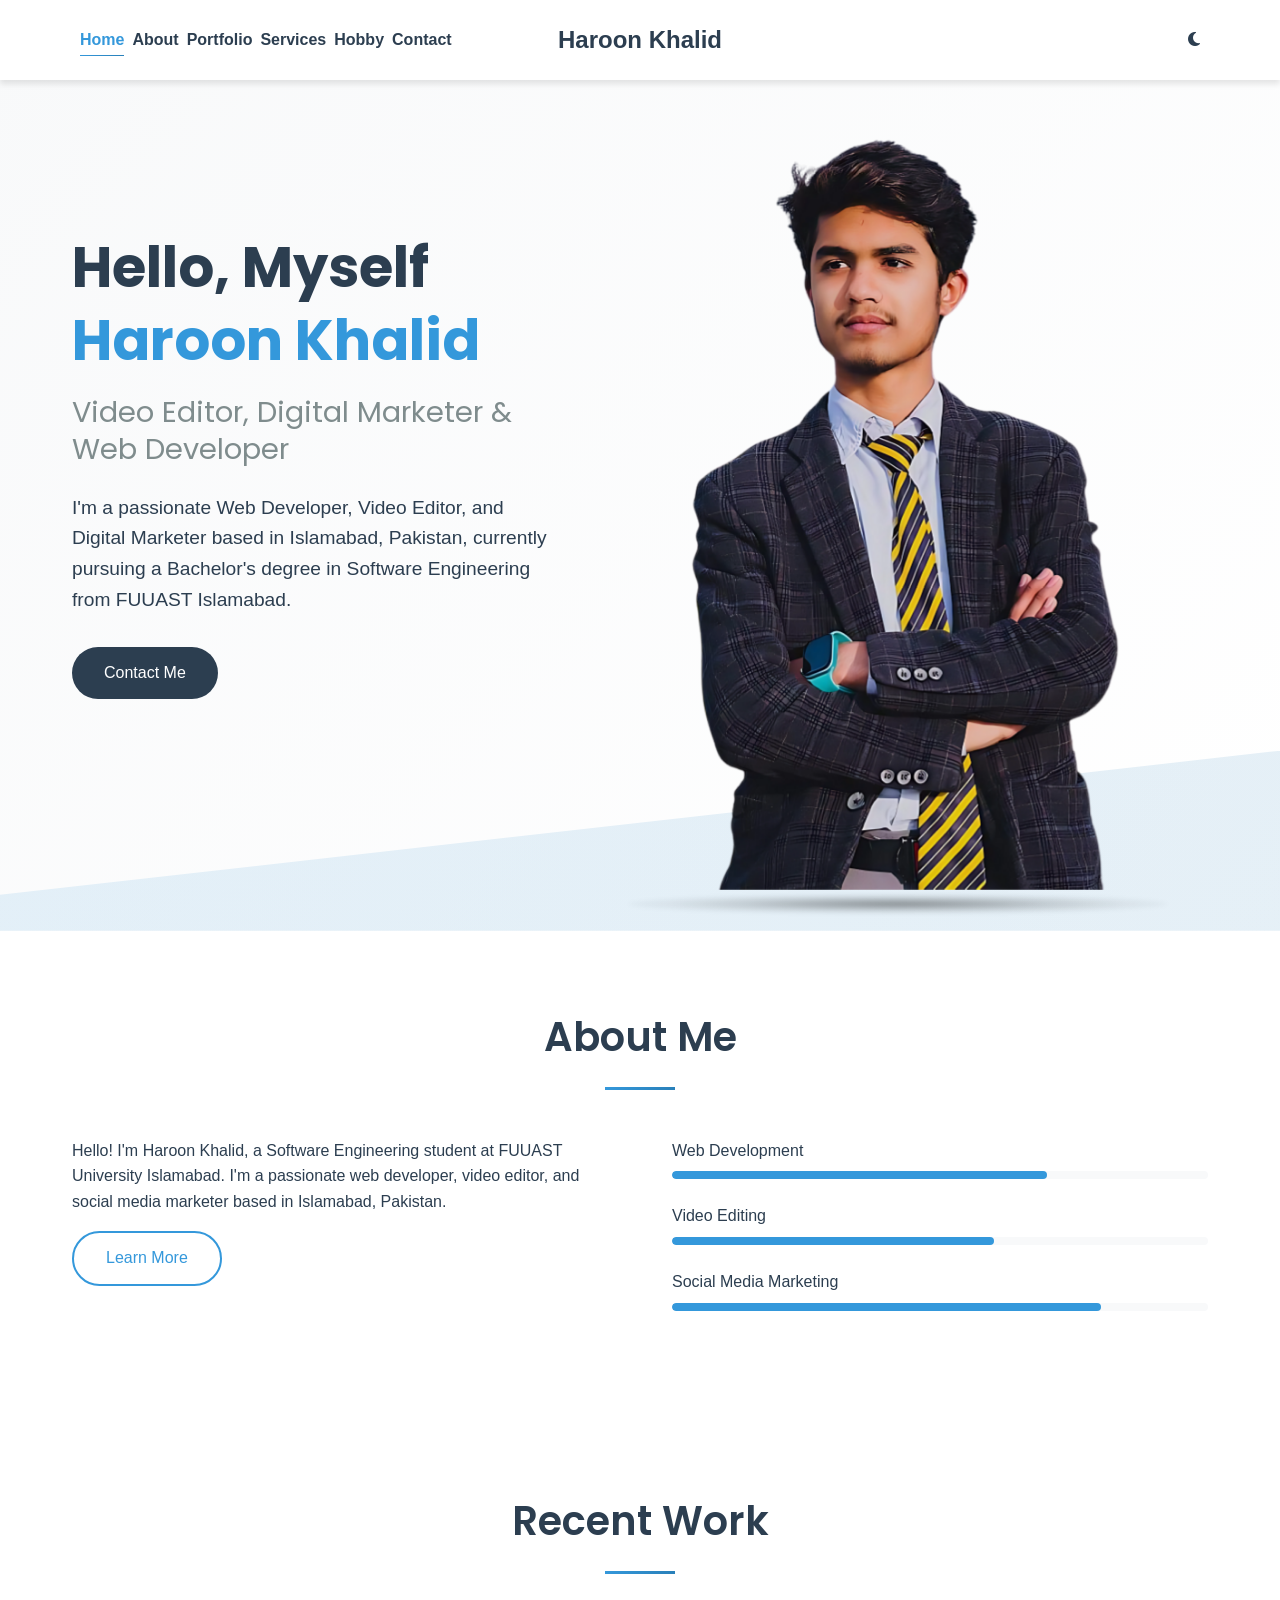
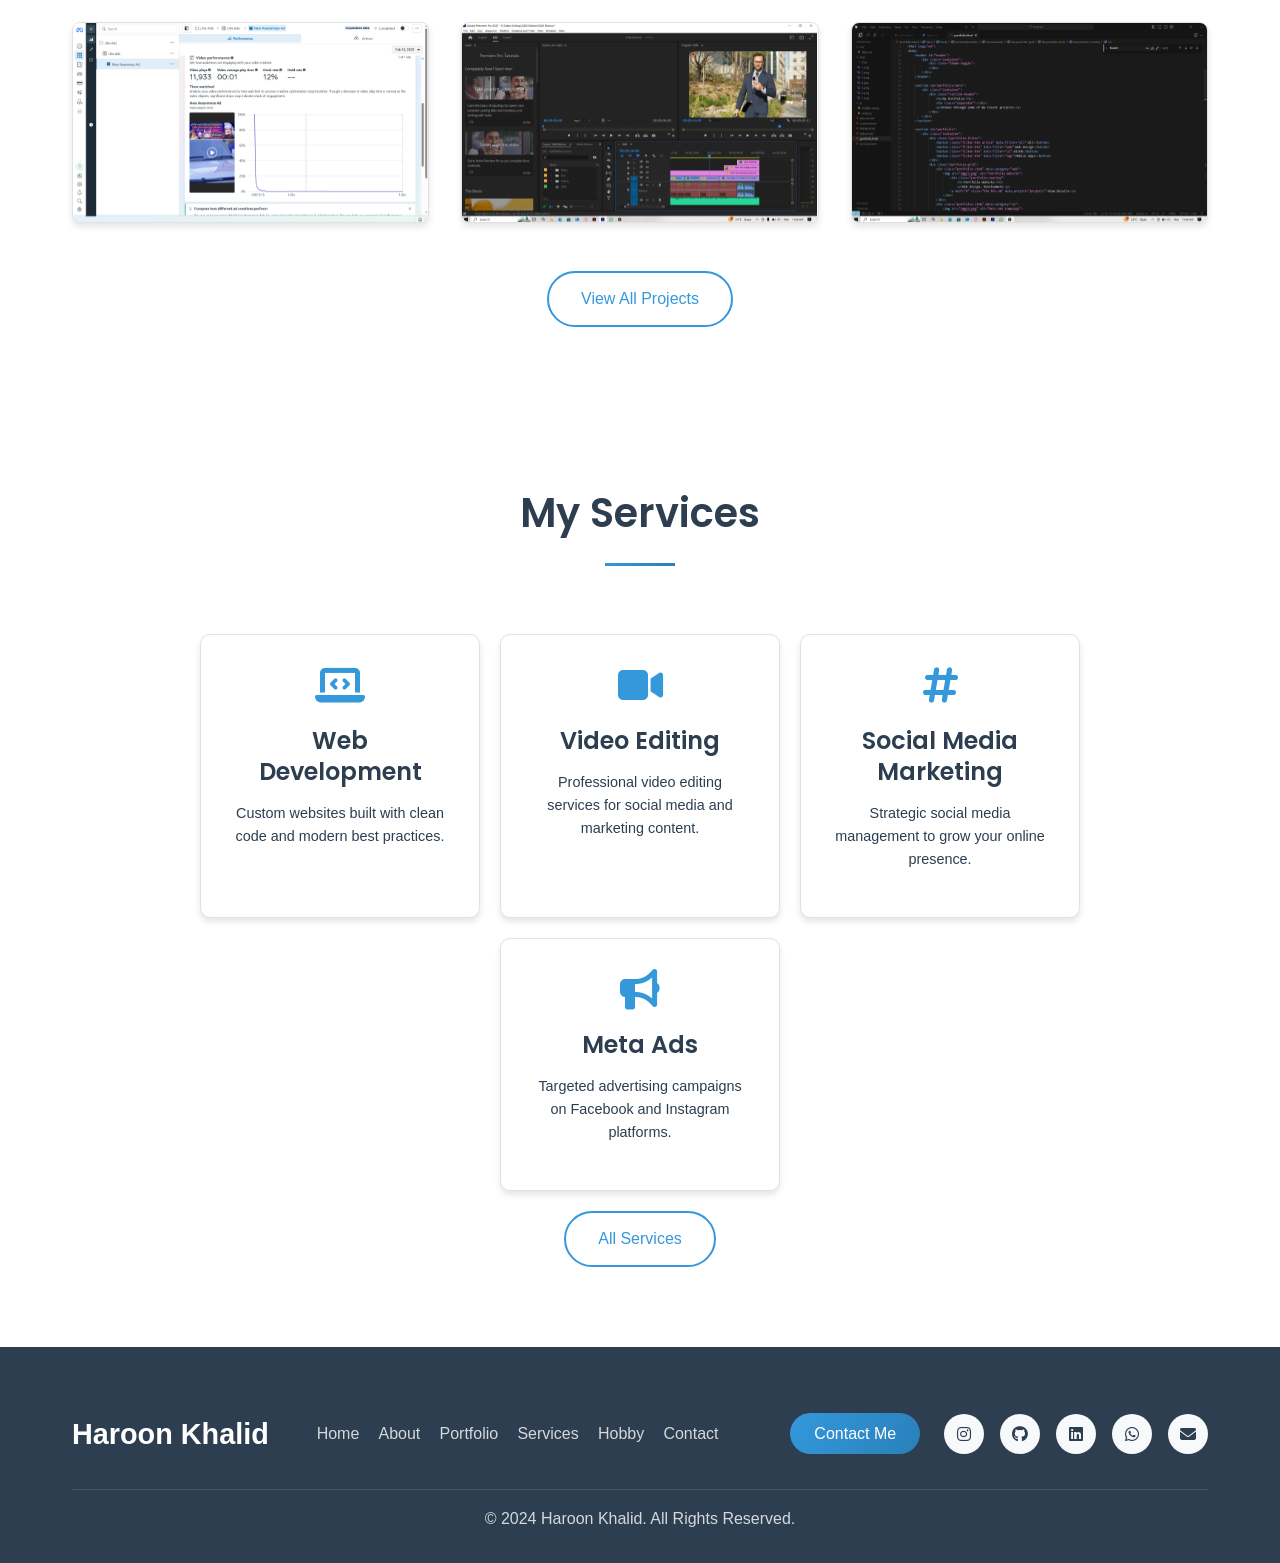
==== index.html @ 9232b7ee "first commit" ====
<!DOCTYPE html>
<html lang="en">
<head>
    <meta charset="UTF-8">
    <meta name="viewport" content="width=device-width, initial-scale=1.0">
    <meta name="description" content="Haroon Khalid - Professional Web Developer, Video Editor & Digital Marketer based in Islamabad, Pakistan. Creating beautiful and functional websites.">
    <meta name="keywords" content="web developer, video editor, digital marketer, Islamabad, Pakistan, frontend development, responsive design">
    <meta name="author" content="Haroon Khalid">
    <meta name="theme-color" content="#3498db">
    
    <!-- Open Graph / Social Media Meta Tags -->
    <meta property="og:title" content="Haroon Khalid | Web Developer">
    <meta property="og:description" content="Professional Web Developer, Video Editor & Digital Marketer based in Islamabad">
    <meta property="og:image" content="img/3.png">
    <meta property="og:url" content="https://92haroonkhalid.com">
    
    <title>Haroon Khalid | Web Developer</title>
    
    <!-- Preload Critical Resources -->
    <link rel="preload" href="css/style.css" as="style">
    <link rel="preload" href="https://fonts.googleapis.com/css2?family=Poppins:wght@300;400;500;600;700&display=swap" as="style">
    <link rel="preload" href="img/3.png" as="image">
    
    <!-- Favicon -->
    <link rel="icon" type="image/x-icon" href="img/2.png">
    
    <!-- Stylesheets -->
    <link rel="stylesheet" href="css/style.css">
    <link rel="stylesheet" href="https://cdnjs.cloudflare.com/ajax/libs/font-awesome/6.4.0/css/all.min.css" defer>
    <link href="https://fonts.googleapis.com/css2?family=Poppins:wght@300;400;500;600;700&display=swap" rel="stylesheet">
</head>
<body>
    <header id="header">
        <div class="container">
            <nav aria-label="Main navigation">
                <label class="hamburger" aria-label="Toggle menu">
                    <input type="checkbox" aria-expanded="false">
                    <svg viewBox="0 0 32 32">
                        <path class="line line-top-bottom" d="M27 10 13 10C10.8 10 9 8.2 9 6 9 3.5 10.8 2 13 2 15.2 2 17 3.8 17 6L17 26C17 28.2 18.8 30 21 30 23.2 30 25 28.2 25 26 25 23.8 23.2 22 21 22L7 22"></path>
                        <path class="line" d="M7 16 27 16"></path>
                    </svg>
                </label>
                <ul class="nav-menu">
                    <li class="active"><a href="index.html" aria-current="page">Home</a></li>
                    <li><a href="about.html">About</a></li>
                    <li><a href="portfolio.html">Portfolio</a></li>
                    <li><a href="services.html">Services</a></li>
                    <li><a href="hobby.html">Hobby</a></li>
                    <li><a href="contact.html">Contact</a></li>
                </ul>
            </nav>
            <div class="logo">
                <a href="index.html" aria-label="Home">Haroon Khalid</a>
            </div>
            <div class="theme-toggle">
                <i class="fas fa-moon"></i>
            </div>
        </div>
    </header>

    <main>
        <section id="hero">
            <div class="container">
                <div class="hero-grid">
                    <div class="hero-text">
                        <h1>Hello, Myself <span class="highlight">Haroon Khalid</span></h1>
                        <h2>Video Editor, Digital Marketer & Web Developer</h2>
                        <p>I'm a passionate Web Developer, Video Editor, and Digital Marketer based in Islamabad, Pakistan, currently pursuing a Bachelor's degree in Software Engineering from FUUAST Islamabad.</p>
                        <div class="cta-buttons">
                            <a href="contact.html" class="btn btn-secondary">Contact Me</a>
                        </div>
                    </div>
                    <div class="hero-image">
                        <div class="popup-image">
                            <img src="img/3.png" alt="Haroon Khalid - Professional Web Developer" class="popup-transition lazy-load" width="600" height="auto" loading="eager">
                        </div>
                    </div>
                </div>
            </div>
        </section>

        <section id="about-preview">
            <div class="container">
                <div class="section-header">
                    <h2>About Me</h2>
                    <div class="separator"></div>
                </div>
                <div class="about-preview-content">
                    <div class="about-preview-text">
                        <p>Hello! I'm Haroon Khalid, a Software Engineering student at FUUAST University Islamabad. I'm a passionate web developer, video editor, and social media marketer based in Islamabad, Pakistan.</p>
                        <a href="about.html" class="btn btn-outline">Learn More</a>
                    </div>
                    <div class="skills-preview">
                        <div class="skill">
                            <div class="skill-name">Web Development</div>
                            <div class="skill-bar">
                                <div class="skill-level" style="width: 70%"></div>
                            </div>
                        </div>
                        <div class="skill">
                            <div class="skill-name">Video Editing</div>
                            <div class="skill-bar">
                                <div class="skill-level" style="width: 60%"></div>
                            </div>
                        </div>
                        <div class="skill">
                            <div class="skill-name">Social Media Marketing</div>
                            <div class="skill-bar">
                                <div class="skill-level" style="width: 80%"></div>
                            </div>
                        </div>
                    </div>
                </div>
            </div>
        </section>

        <section id="portfolio-preview">
            <div class="container">
                <div class="section-header">
                    <h2>Recent Work</h2>
                    <div class="separator"></div>
                </div>
                <div class="portfolio-grid">
                    <div class="portfolio-item">
                        <img src="img/5.png" alt="Portfolio Website">
                        <div class="portfolio-overlay">
                            <h3>Portfolio Website</h3>
                            <p>Web Design, Development</p>
                            <a href="portfolio.html" class="btn btn-sm">View Details</a>
                        </div>
                    </div>
                    <div class="portfolio-item">
                        <img src="img/6.png" alt="Meta Ads Compaign">
                        <div class="portfolio-overlay">
                            <h3>Meta Ads Compaign</h3>
                            <p>Performance Over View</p>
                            <a href="portfolio.html" class="btn btn-sm">View Details</a>
                        </div>
                    </div>
                    <div class="portfolio-item">
                        <img src="img/7.png" alt="Video Editing">
                        <div class="portfolio-overlay">
                            <h3>Video Editing</h3>
                            <p>Editing for a client</p>
                            <a href="portfolio.html" class="btn btn-sm">View Details</a>
                        </div>
                    </div>
                </div>
                <div class="text-center">
                    <a href="portfolio.html" class="btn btn-outline">View All Projects</a>
                </div>
            </div>
        </section>

        <section id="services-preview">
            <div class="container">
                <div class="section-header">
                    <h2>My Services</h2>
                    <div class="separator"></div>
                </div>
                <div class="services-slider">
                    <div class="services-track">
                        <div class="service-card">
                            <i class="fas fa-laptop-code"></i>
                            <h3>Web Development</h3>
                            <p>Custom websites built with clean code and modern best practices.</p>
                        </div>
                        <div class="service-card">
                            <i class="fas fa-video"></i>
                            <h3>Video Editing</h3>
                            <p>Professional video editing services for social media and marketing content.</p>
                        </div>
                        <div class="service-card">
                            <i class="fas fa-hashtag"></i>
                            <h3>Social Media Marketing</h3>
                            <p>Strategic social media management to grow your online presence.</p>
                        </div>
                        <div class="service-card">
                            <i class="fas fa-bullhorn"></i>
                            <h3>Meta Ads</h3>
                            <p>Targeted advertising campaigns on Facebook and Instagram platforms.</p>
                        </div>
                    </div>
                </div>
                <div class="text-center">
                    <a href="services.html" class="btn btn-outline">All Services</a>
                </div>
            </div>
        </section>

    </main>

    <footer>
        <div class="container">
            <div class="footer-content">
                <div class="footer-logo">
                    <a href="index.html" aria-label="Home">Haroon Khalid</a>
                </div>
                <ul class="footer-menu">
                    <li><a href="index.html">Home</a></li>
                    <li><a href="about.html">About</a></li>
                    <li><a href="portfolio.html">Portfolio</a></li>
                    <li><a href="services.html">Services</a></li>
                    <li><a href="hobby.html">Hobby</a></li>
                    <li><a href="contact.html">Contact</a></li>
                </ul>
                <a href="contact.html" class="btn btn-primary footer-contact-btn">Contact Me</a>
                <div class="social-links">
                    <a href="https://www.instagram.com/92haroon_khalid/" class="social-link" target="_blank" rel="noopener" aria-label="Instagram"><i class="fab fa-instagram"></i></a>
                    <a href="https://github.com/92haroonkhalid" class="social-link" target="_blank" rel="noopener" aria-label="GitHub"><i class="fab fa-github"></i></a>
                    <a href="https://www.linkedin.com/in/haroon-khalid-a0166a275" class="social-link" target="_blank" rel="noopener" aria-label="LinkedIn"><i class="fab fa-linkedin"></i></a>
                    <a href="https://api.whatsapp.com/send?phone=923455052261" class="social-link" target="_blank" rel="noopener" aria-label="WhatsApp"><i class="fab fa-whatsapp"></i></a>
                    <a href="mailto:muhammadharoonkhalid786@gmail.com" class="social-link" aria-label="Email"><i class="fas fa-envelope"></i></a>
                </div>
            </div>
            <div class="footer-bottom">
                <p>&copy; 2024 Haroon Khalid. All Rights Reserved.</p>
            </div>
        </div>
    </footer>

    <script src="js/script.js" defer></script>
    <script src="js/mobile-nav.js" defer></script>
    <script src="js/theme.js" defer></script>
</body>
</html>
---- css/style.css ----
/* 
  Main Stylesheet
  Author: John Doe
  Version: 1.0.0
*/

/* ------------ Table of Contents ------------
1. Base Styles
2. Typography
3. Layout & Containers
4. Header & Navigation
5. Hero Sections
6. Sections Styling
7. Components
8. Forms
9. Footer
10. Utilities
11. Animations
12. Media Queries
13. Dark Mode
-------------------------------------------- */

/* ------------ CSS Optimizations ------------ */
:root {
  /* Primary Colors */
  --primary-color: #3498db;
  --primary-dark: #2980b9;
  --primary-light: #5dade2;
  --secondary-color: #2c3e50;
  
  /* Text Colors */
  --text-color: #2c3e50;
  --text-light: #7f8c8d;
  --text-lighter: #95a5a6;
  
  /* Background Colors */
  --background: #ffffff;
  --background-alt: #f8f9fa;
  --background-gradient: linear-gradient(135deg, var(--background-alt) 0%, var(--background) 100%);
  
  /* UI Colors */
  --border-color: #e1e1e1;
  --success-color: #2ecc71;
  --warning-color: #f39c12;
  --danger-color: #e74c3c;
  
  /* Effects */
  --box-shadow: 0 4px 6px rgba(0, 0, 0, 0.1);
  --box-shadow-hover: 0 8px 15px rgba(0, 0, 0, 0.15);
  --transition: all 0.3s cubic-bezier(0.4, 0, 0.2, 1);
  --border-radius: 8px;
  
  /* Layout */
  --container-width: 1200px;
  --section-spacing: 5rem;
  --grid-gap: 2rem;
  
  /* Typography */
  --font-primary: 'Poppins', sans-serif;
  --font-size-base: 16px;
  --line-height-base: 1.6;
}

/* Base Reset */
*, *::before, *::after {
  margin: 0;
  padding: 0;
  box-sizing: border-box;
}

/* Performance Optimizations */
html {
  scroll-behavior: smooth;
  text-size-adjust: 100%;
  -webkit-font-smoothing: antialiased;
  -moz-osx-font-smoothing: grayscale;
}

body {
  font-family: 'Inter', 'Work Sans', Arial, sans-serif;
  font-size: var(--font-size-base);
  line-height: var(--line-height-base);
  color: var(--text-color);
  background-color: var(--background);
  overflow-x: hidden;
  min-height: 100vh;
  display: flex;
  flex-direction: column;
}

/* Image Optimizations */
img {
  max-width: 100%;
  height: auto;
  display: block;
  object-fit: cover;
  will-change: transform;
  backface-visibility: hidden;
  transform: translateZ(0);
  -webkit-font-smoothing: antialiased;
}

/* Container Optimization */
.container {
  width: 100%;
  max-width: var(--container-width);
  margin: 0 auto;
  padding: 0 1.5rem;
}

/* Section Optimizations */
section {
  padding: var(--section-spacing) 0;
  position: relative;
  overflow: hidden;
}

/* Animation Performance */
.fade-in {
  animation: fadeIn 0.5s ease-out forwards;
  will-change: opacity, transform;
}

@keyframes fadeIn {
  from {
    opacity: 0;
    transform: translateY(20px);
  }
  to {
    opacity: 1;
    transform: translateY(0);
  }
}

/* Grid System Optimization */
.grid {
  display: grid;
  gap: var(--grid-gap);
}

.grid-2 {
  grid-template-columns: repeat(2, 1fr);
}

.grid-3 {
  grid-template-columns: repeat(3, 1fr);
}

.grid-4 {
  grid-template-columns: repeat(4, 1fr);
}

/* Button Optimizations */
.btn {
  display: inline-flex;
  align-items: center;
  justify-content: center;
  padding: 0.8rem 2rem;
  border-radius: 50px;
  font-weight: 500;
  text-align: center;
  cursor: pointer;
  transition: var(--transition);
  border: none;
  font-family: inherit;
  user-select: none;
  white-space: nowrap;
  text-decoration: none;
  position: relative;
  overflow: hidden;
  z-index: 1;
}

.btn::before {
  content: '';
  position: absolute;
  top: 0;
  left: 0;
  width: 100%;
  height: 100%;
  background: linear-gradient(120deg, var(--primary-color) 0%, var(--primary-dark) 100%);
  opacity: 0;
  transition: var(--transition);
  z-index: -1;
}

.btn:hover::before {
  opacity: 1;
}

.btn:active {
  transform: translateY(0);
}

/* Hero Section Optimization */
#hero {
  background: var(--background-gradient);
  position: relative;
  overflow: hidden;
}

#hero::after {
  content: '';
  position: absolute;
  bottom: 0;
  left: 0;
  width: 100%;
  height: 180px;
  background: linear-gradient(120deg, var(--primary-color) 0%, var(--primary-dark) 100%);
  clip-path: polygon(0 80%, 100% 0, 100% 100%, 0% 100%);
  opacity: 0.12;
  z-index: 0;
}

.hero-grid {
  position: relative;
  z-index: 1;
}

.hero-text h1 {
  font-size: 3.2rem;
  font-weight: 700;
  margin-bottom: 1.2rem;
  animation: fadeInLeft 1s cubic-bezier(0.4,0,0.2,1) both;
}

.hero-text h2 {
  font-size: 2rem;
  font-weight: 400;
  color: var(--text-light);
  margin-bottom: 1.5rem;
  animation: fadeInLeft 1.2s cubic-bezier(0.4,0,0.2,1) both;
  animation-delay: 0.2s;
}

@keyframes fadeInLeft {
  from {
    opacity: 0;
    transform: translateX(-60px);
  }
  to {
    opacity: 1;
    transform: translateX(0);
  }
}

.hero-image {
  display: flex;
  justify-content: center;
  align-items: center;
  position: relative;
  width: 100%;
  max-width: 600px;
  margin: 0 auto;
}

.hero-image .popup-image {
  width: 100%;
  max-width: 600px;
  position: relative;
  transform: translateZ(0);
  backface-visibility: hidden;
  will-change: transform;
  display: flex;
  justify-content: center;
  align-items: center;
}

.hero-image .popup-image img {
  width: 100%;
  height: auto;
  display: block;
  max-width: 600px;
  object-fit: contain;
}

.hero-image .popup-image::after {
  content: '';
  position: absolute;
  bottom: -15px;
  left: 50%;
  transform: translateX(-50%);
  width: 90%;
  height: 20px;
  background: radial-gradient(ellipse at center, 
    rgba(0,0,0,0.4) 0%, 
    rgba(0,0,0,0.25) 25%, 
    rgba(0,0,0,0.15) 40%, 
    rgba(0,0,0,0.05) 60%, 
    rgba(0,0,0,0) 80%);
  border-radius: 50%;
  filter: blur(2px);
  z-index: -1;
}

/* Loading Optimization */
.lazy-load {
  opacity: 0;
  transition: opacity 0.3s ease-in;
  will-change: opacity;
}

.lazy-load.loaded {
  opacity: 1;
}

/* Dark Mode Optimization */
body.dark-mode {
  --primary-color: #60a5fa;
  --primary-dark: #3b82f6;
  --primary-light: #93c5fd;
  --secondary-color: #1e293b;
  --text-color: #f8fafc;
  --text-light: #cbd5e1;
  --text-lighter: #94a3b8;
  --background: #0f172a;
  --background-alt: #1e293b;
  --background-gradient: linear-gradient(135deg, var(--background-alt) 0%, var(--background) 100%);
  --border-color: #334155;
  --box-shadow: 0 4px 6px rgba(0, 0, 0, 0.3);
  --box-shadow-hover: 0 8px 15px rgba(0, 0, 0, 0.4);
}

/* Responsive Optimizations */
@media (max-width: 1200px) {
  :root {
    --container-width: 100%;
    --section-spacing: 4rem;
  }
}

@media (max-width: 992px) {
  :root {
    --font-size-base: 15px;
    --section-spacing: 3rem;
  }

  .grid-4 {
    grid-template-columns: repeat(2, 1fr);
  }

  .hero-grid {
    grid-template-columns: 1fr;
    text-align: center;
    gap: 2rem;
  }

  .hero-text {
    padding-right: 0;
    max-width: 100%;
  }

  .hero-image {
    order: -1;
    margin: 0 auto;
  }

  .about-grid {
    grid-template-columns: 1fr;
    gap: 2rem;
  }

  .hero-image .popup-image {
    max-width: 450px;
  }
}

@media (max-width: 768px) {
  .grid-3,
  .grid-2 {
    grid-template-columns: 1fr;
  }

  .container {
    padding: 0 1rem;
  }

  section {
    padding: 3rem 0;
  }

  .nav-menu {
    position: fixed;
    top: 0;
    right: -100%;
    width: 80%;
    max-width: 300px;
    height: 100vh;
    background: var(--background);
    padding: 2rem;
    transition: var(--transition);
    z-index: 1000;
    box-shadow: -5px 0 15px rgba(0, 0, 0, 0.1);
  }

  .nav-menu.active {
    right: 0;
  }

  .nav-menu li {
    margin: 1.5rem 0;
    opacity: 0;
    transform: translateX(20px);
    transition: all 0.3s ease;
  }

  .nav-menu.active li {
    opacity: 1;
    transform: translateX(0);
  }

  .nav-menu li:nth-child(1) { transition-delay: 0.1s; }
  .nav-menu li:nth-child(2) { transition-delay: 0.2s; }
  .nav-menu li:nth-child(3) { transition-delay: 0.3s; }
  .nav-menu li:nth-child(4) { transition-delay: 0.4s; }
  .nav-menu li:nth-child(5) { transition-delay: 0.5s; }

  .menu-toggle {
    display: block;
    z-index: 1001;
  }
}

@media (max-width: 576px) {
  :root {
    --font-size-base: 15px;
    --section-spacing: 3rem;
  }

  h1 {
    font-size: 2.5rem;
  }

  h2 {
    font-size: 2rem;
  }

  h3 {
    font-size: 1.5rem;
  }

  .hero-text h1 {
    font-size: 2.2rem;
    line-height: 1.3;
  }

  .hero-text h2 {
    font-size: 1.5rem;
  }

  .btn {
    padding: 0.7rem 1.5rem;
  }

  .hero-image .popup-image {
    max-width: 350px;
  }
}

/* Print Optimization */
@media print {
  .no-print {
    display: none !important;
  }
}

/* Accessibility Optimizations */
@media (prefers-reduced-motion: reduce) {
  * {
    animation-duration: 0.01ms !important;
    animation-iteration-count: 1 !important;
    transition-duration: 0.01ms !important;
    scroll-behavior: auto !important;
  }
}

.visually-hidden {
  position: absolute;
  width: 1px;
  height: 1px;
  padding: 0;
  margin: -1px;
  overflow: hidden;
  clip: rect(0, 0, 0, 0);
  white-space: nowrap;
  border: 0;
}

/* Focus States */
:focus-visible {
  outline: 2px solid var(--primary-color);
  outline-offset: 2px;
}

/* ------------ 1. Base Styles ------------ */
* {
  margin: 0;
  padding: 0;
  box-sizing: border-box;
}

html {
  scroll-behavior: smooth;
}

body {
  font-family: 'Inter', 'Work Sans', Arial, sans-serif;
  font-size: var(--font-size-base);
  line-height: var(--line-height-base);
  color: var(--text-color);
  background-color: var(--background);
  overflow-x: hidden;
}

img {
  max-width: 100%;
  height: auto;
}

a {
  text-decoration: none;
  color: var(--primary-color);
  transition: var(--transition);
}

a:hover {
  color: var(--primary-dark);
}

ul {
  list-style: none;
}

/* ------------ 2. Typography ------------ */
h1, h2, h3, h4, h5, h6 {
  font-family: 'Poppins', 'Satoshi', Arial, sans-serif;
  font-weight: 600;
  line-height: 1.3;
  margin-bottom: 1rem;
  color: var(--secondary-color);
}

h1 {
  font-size: 2.5rem;
}

h2 {
  font-size: 2rem;
}

h3 {
  font-size: 1.5rem;
}

p {
  margin-bottom: 1rem;
}

.highlight {
  color: var(--primary-color);
}

.text-center {
  text-align: center;
}

/* ------------ 3. Layout & Containers ------------ */
.container {
  width: 100%;
  max-width: var(--container-width);
  margin: 0 auto;
  padding: 0 2rem;
}

section {
  padding: 5rem 0;
}

.section-header {
  text-align: center;
  margin-bottom: 3rem;
}

.section-header h2 {
  font-size: 2.5rem;
  color: var(--text-color);
  margin-bottom: 1rem;
}

.section-header .separator {
  width: 70px;
  height: 3px;
  background: linear-gradient(120deg, var(--primary-color) 0%, var(--primary-dark) 100%);
  margin: 1.5rem auto;
}

/* ------------ 4. Header & Navigation ------------ */
#header {
  position: fixed;
  top: 0;
  left: 0;
  width: 100%;
  z-index: 1000;
  background: var(--background);
  box-shadow: var(--box-shadow);
  transition: var(--transition);
}

#header .container {
  display: flex;
  align-items: center;
  justify-content: space-between;
  height: 80px;
  position: relative;
}

/* Logo positioning */
.logo {
  position: absolute;
  left: 50%;
  transform: translateX(-50%);
  z-index: 2;
}

.logo a {
  font-size: 1.5rem;
  font-weight: 600;
  color: var(--text-color);
  text-decoration: none;
  transition: var(--transition);
}

/* Navigation positioning */
nav {
  display: flex;
  align-items: center;
  margin-right: auto; /* Push nav to the left */
}

/* Theme toggle positioning */
.theme-toggle {
  margin-left: auto; /* Push theme toggle to the right */
  cursor: pointer;
  padding: 0.5rem;
  z-index: 2;
}

/* Hamburger menu positioning */
.hamburger {
  cursor: pointer;
  display: none;
  z-index: 2;
  margin-right: 1rem;
}

.nav-menu {
  display: flex;
}

.nav-menu li {
  margin-left: 0.5rem;
}

.nav-menu li a {
  color: var(--text-color);
  font-weight: 600;
  padding: 0.5rem 0;
  position: relative;
}

.nav-menu li a::after {
  content: '';
  position: absolute;
  width: 0;
  height: 1px;
  background: linear-gradient(120deg, var(--primary-color) 0%, var(--primary-dark) 100%);
  left: 0;
  bottom: 0;
  transition: var(--transition);
}

.nav-menu li a:hover::after,
.nav-menu li.active a::after {
  width: 100%;
}

.nav-menu li.active a {
  color: var(--primary-color);
}

.menu-toggle {
  display: none;
  cursor: pointer;
  font-size: 1rem;
  color: var(--secondary-color);
}

@media (max-width: 768px) {
  .hamburger {
    display: block;
  }
  
  .logo {
    position: absolute;
    left: 50%;
    transform: translateX(-50%);
  }
  
  .theme-toggle {
    position: absolute;
    right: 1rem;
  }
  
  .nav-menu {
    position: fixed;
    top: 0;
    right: -100%;
    width: 100%;
    height: 100vh;
    background: var(--background);
    display: flex;
    flex-direction: column;
    align-items: center;
    justify-content: center;
    transition: 0.5s;
    z-index: 999;
  }
  
  .nav-menu.active {
    right: 0;
  }
}

/* ------------ 5. Hero Sections ------------ */
#hero {
  min-height: 100vh;
  display: flex;
  align-items: center;
  background-color: var(--background-alt);
  padding: 2rem 0;
}

.hero-grid {
  display: grid;
  grid-template-columns: 1fr 1.2fr;
  gap: 0;
  align-items: center;
}

.hero-text {
  max-width: 600px;
  padding-right: 2rem;
}

.hero-text h1 {
  font-size: 3.5rem;
  margin-bottom: 1rem;
}

.hero-text h2 {
  font-size: 1.8rem;
  font-weight: 400;
  color: var(--text-light);
  margin-bottom: 1.5rem;
}

.hero-text p {
  font-size: 1.2rem;
  margin-bottom: 2rem;
}

.hero-image {
  display: flex;
  justify-content: flex-start;
  align-items: center;
  position: relative;
}

.hero-image .popup-image {
  max-width: 600px;
  width: 100%;
  position: relative;
}

.hero-image .popup-image img {
  width: 100%;
  height: auto;
  display: block;
}

.hero-image .popup-image::after {
  content: '';
  position: absolute;
  bottom: -15px;
  left: 50%;
  transform: translateX(-50%);
  width: 90%;
  height: 20px;
  background: radial-gradient(ellipse at center, 
    rgba(0,0,0,0.4) 0%, 
    rgba(0,0,0,0.25) 25%, 
    rgba(0,0,0,0.15) 40%, 
    rgba(0,0,0,0.05) 60%, 
    rgba(0,0,0,0) 80%);
  border-radius: 50%;
  filter: blur(2px);
  z-index: -1;
}

.shape {
  position: absolute;
  width: 600px;
  height: 600px;
  background-color: rgba(52, 152, 219, 0.1);
  border-radius: 50%;
  top: -100px;
  right: -100px;
  z-index: 1;
}

#about-hero,
#portfolio-hero,
#services-hero,
#contact-hero {
  padding: 8rem 0 4rem;
  background-color: var(--background-alt);
  text-align: center;
}

/* ------------ 6. Sections Styling ------------ */
#about-preview {
  background-color: var(--background);
}

.about-preview-content {
  display: flex;
  justify-content: space-between;
  gap: 4rem;
}

.about-preview-text {
  flex: 1;
}

.skills-preview {
  flex: 1;
}

.about-grid {
  display: grid;
  grid-template-columns: 1fr 1fr;
  gap: 4rem;
  align-items: center;
}

.about-image img {
  border-radius: 0;
  box-shadow: none;
}

.about-text h2 {
  margin-bottom: 1.5rem;
}

.personal-info {
  margin: 2rem 0;
}

.info-item {
  display: flex;
  margin-bottom: 0.5rem;
}

.info-title {
  font-weight: 600;
  width: 120px;
}

.available {
  color: var(--success-color);
}

.about-buttons {
  display: flex;
  gap: 1rem;
  margin-top: 2rem;
}

.skills-grid {
  display: grid;
  grid-template-columns: 1fr 1fr;
  gap: 3rem;
  margin-top: 2rem;
}

.skills-column h3 {
  margin-bottom: 1.5rem;
}

.skill {
  margin-bottom: 1.5rem;
}

.skill-name {
  margin-bottom: 0.5rem;
  font-weight: 500;
}

.skill-bar {
  height: 8px;
  background-color: var(--background-alt);
  border-radius: 10px;
  overflow: hidden;
}

.skill-level {
  height: 100%;
  background-color: var(--primary-color);
  border-radius: 10px;
}

.skill-percent {
  text-align: right;
  font-size: 0.9rem;
  margin-top: 0.3rem;
}

.timeline {
  position: relative;
  max-width: 800px;
  margin: 3rem auto;
}

.timeline::after {
  content: '';
  position: absolute;
  width: 2px;
  background-color: var(--border-color);
  top: 0;
  bottom: 0;
  left: 50%;
  margin-left: -1px;
}

.timeline-block {
  padding: 2rem 0;
  position: relative;
  width: 50%;
  box-sizing: border-box;
}

.timeline-block:nth-child(odd) {
  padding-right: 3rem;
  text-align: right;
  left: 0;
}

.timeline-block:nth-child(even) {
  padding-left: 3rem;
  text-align: left;
  left: 50%;
}

.timeline-icon {
  width: 50px;
  height: 50px;
  background-color: var(--primary-color);
  border-radius: 50%;
  position: absolute;
  top: 2rem;
  color: white;
  display: flex;
  align-items: center;
  justify-content: center;
  z-index: 1;
}

.timeline-block:nth-child(odd) .timeline-icon {
  right: -25px;
}

.timeline-block:nth-child(even) .timeline-icon {
  left: -25px;
}

.timeline-content {
  padding: 1.5rem;
  background-color: var(--background);
  border-radius: var(--border-radius);
  box-shadow: var(--box-shadow);
}

.timeline-content h3 {
  margin-bottom: 0.5rem;
}

.timeline-date {
  display: block;
  font-weight: 500;
  color: var(--primary-color);
  margin-bottom: 0.5rem;
}

.portfolio-filter {
  display: flex;
  justify-content: center;
  margin-bottom: 2rem;
  flex-wrap: wrap;
}

.filter-btn {
  padding: 0.5rem 1.5rem;
  margin: 0.5rem;
  background-color: transparent;
  border: none;
  border-radius: 50px;
  cursor: pointer;
  font-family: inherit;
  font-weight: 500;
  transition: var(--transition);
}

.filter-btn.active,
.filter-btn:hover {
  background-color: var(--primary-color);
  color: white;
}

.portfolio-grid {
  display: grid;
  grid-template-columns: repeat(auto-fill, minmax(350px, 1fr));
  gap: 2rem;
  margin-bottom: 3rem;
}

.portfolio-item {
  position: relative;
  border-radius: var(--border-radius);
  overflow: hidden;
  box-shadow: var(--box-shadow);
  opacity: 1;
  transform: scale(1);
  transition: opacity 0.3s, transform 0.3s;
  pointer-events: auto;
  background: var(--background);
  border: 1px solid var(--border-color);
}

.portfolio-item.hidden {
  opacity: 0;
  transform: scale(0.8);
  pointer-events: none;
  display: none;
}

.portfolio-item.show {
  opacity: 1;
  transform: scale(1);
  pointer-events: auto;
  display: block;
}

.portfolio-item img {
  width: 100%;
  display: block;
  transition: var(--transition);
}

.portfolio-overlay {
  position: absolute;
  top: 0;
  left: 0;
  width: 100%;
  height: 100%;
  background-color: rgba(44, 62, 80, 0.9);
  display: flex;
  flex-direction: column;
  justify-content: center;
  align-items: center;
  opacity: 0;
  transition: var(--transition);
  padding: 2rem;
  text-align: center;
}

.portfolio-item:hover .portfolio-overlay {
  opacity: 1;
}

.portfolio-item:hover img {
  transform: scale(1.1);
}

.portfolio-overlay h3 {
  color: white;
  margin-bottom: 0.5rem;
}

.portfolio-overlay p {
  color: rgba(255, 255, 255, 0.8);
  margin-bottom: 1.5rem;
}

.services-grid {
  display: grid;
  grid-template-columns: repeat(auto-fill, minmax(300px, 1fr));
  gap: 2rem;
  margin-bottom: 3rem;
}

.service-card {
  background-color: var(--background);
  border-radius: var(--border-radius);
  padding: 2rem;
  text-align: center;
  box-shadow: var(--box-shadow);
  transition: var(--transition);
  border: 1px solid var(--border-color);
}

.service-card:hover {
  transform: translateY(-5px);
  box-shadow: var(--box-shadow-hover);
}

.service-icon {
  font-size: 3rem;
  color: var(--primary-color);
  margin-bottom: 1.5rem;
}

.service-card h3 {
  margin-bottom: 1rem;
}

.service-features {
  text-align: left;
  margin-top: 1.5rem;
}

.service-features li {
  margin-bottom: 0.5rem;
  display: flex;
  align-items: center;
}

.service-features li i {
  color: var(--success-color);
  margin-right: 0.5rem;
  font-size: 0.8rem;
}

.service-features li.unavailable {
  color: var(--text-light);
}

.service-features li.unavailable i {
  color: var(--text-light);
}

.process-steps {
  display: grid;
  grid-template-columns: repeat(auto-fit, minmax(250px, 1fr));
  gap: 2rem;
  margin-top: 2rem;
}

.process-step {
  position: relative;
  text-align: center;
  padding: 2rem;
  background-color: var(--background);
  border-radius: var(--border-radius);
  box-shadow: var(--box-shadow);
}

.step-number {
  position: absolute;
  top: -15px;
  left: 50%;
  transform: translateX(-50%);
  font-size: 1.2rem;
  font-weight: 700;
  background-color: var(--primary-color);
  color: white;
  width: 40px;
  height: 40px;
  display: flex;
  align-items: center;
  justify-content: center;
  border-radius: 50%;
}

.step-icon {
  font-size: 2.5rem;
  color: var(--primary-color);
  margin-bottom: 1.5rem;
}

.pricing-grid {
  display: grid;
  grid-template-columns: repeat(auto-fit, minmax(300px, 1fr));
  gap: 2rem;
  margin-bottom: 3rem;
}

.pricing-card {
  background-color: var(--background);
  border-radius: var(--border-radius);
  box-shadow: var(--box-shadow);
  overflow: hidden;
  transition: var(--transition);
  position: relative;
  border: 1px solid var(--border-color);
}

.pricing-card.featured {
  transform: scale(1.05);
  border: 2px solid var(--primary-color);
}

.popular-badge {
  position: absolute;
  top: 15px;
  right: -30px;
  background-color: var(--primary-color);
  color: white;
  padding: 5px 30px;
  transform: rotate(45deg);
  font-size: 0.8rem;
  font-weight: 500;
}

.pricing-header {
  padding: 2rem;
  text-align: center;
  background-color: var(--background-alt);
}

.price {
  font-size: 2.5rem;
  font-weight: 700;
  color: var(--primary-color);
  margin: 1rem 0;
}

.pricing-features {
  padding: 2rem;
}

.pricing-features ul li {
  margin-bottom: 0.8rem;
  display: flex;
  align-items: center;
}

.pricing-features ul li i {
  margin-right: 0.5rem;
}

.pricing-footer {
  padding: 1.5rem;
  text-align: center;
  border-top: 1px solid var(--border-color);
}

.custom-pricing {
  text-align: center;
  margin-top: 5rem;
  padding: 2rem;
  background-color: var(--background-alt);
  border-radius: var(--border-radius);
}

.custom-pricing h3 {
  margin-bottom: 1rem;
}

.custom-pricing p {
  margin-bottom: 1.5rem;
}

.contact-grid {
  display: grid;
  grid-template-columns: 1fr 1fr;
  gap: 4rem;
  margin-bottom: 3rem;
}

.contact-info h2,
.contact-form h2 {
  margin-bottom: 1rem;
}

.contact-details {
  margin: 2rem 0;
  margin-bottom: 1rem;
}

.contact-item {
  display: flex;
  align-items: flex-start;
  margin-bottom: 1rem;
}

.contact-icon {
  font-size: 1.5rem;
  color: var(--primary-color);
  margin-right: 1rem;
  width: 40px;
  height: 40px;
  background-color: rgba(52, 152, 219, 0.1);
  border-radius: 50%;
  display: flex;
  align-items: center;
  justify-content: center;
}

.contact-text h3 {
  font-size: 1.1rem;
  margin-bottom: 0.3rem;
}

.map-container {
  overflow: hidden;
  border-radius: var(--border-radius);
  box-shadow: var(--box-shadow);
}

/* Project Modal Styles */
.project-modal {
    display: none;
    position: fixed;
    top: 0;
    left: 0;
    width: 100%;
    height: 100%;
    background-color: rgba(0, 0, 0, 0.8);
    z-index: 1000;
    opacity: 0;
    transition: opacity 0.3s ease-in-out;
    overflow-y: auto;
    padding: 20px;
}

.project-modal.show {
    opacity: 1;
    backdrop-filter: blur(10px);
}

.modal-content {
    position: relative;
    background-color: var(--background);
    margin: 5% auto;
    padding: 2rem;
    width: 90%;
    max-width: 1000px;
    border-radius: 8px;
    box-shadow: 0 4px 20px rgba(0, 0, 0, 0.2);
    transform: translateY(-20px);
    transition: transform 0.3s ease-in-out;
}

.modal-content.show {
    transform: translateY(0);
}

.close-modal {
    position: absolute;
    right: 1.5rem;
    top: 1rem;
    font-size: 1.8rem;
    color: var(--text-color);
    cursor: pointer;
    transition: color 0.3s ease;
    z-index: 1;
}

.close-modal:hover {
    color: var(--primary-color);
}

.modal-body {
    margin-top: 1rem;
}

.project-images {
    margin-bottom: 2rem;
    border-radius: 8px;
    overflow: hidden;
}

.project-images img {
    width: 100%;
    height: auto;
    display: block;
}

.project-details {
    display: grid;
    grid-template-columns: 1fr 2fr;
    gap: 2rem;
}

.project-info {
    background-color: var(--background-alt);
    padding: 1.5rem;
    border-radius: 8px;
}

.project-info h3 {
    margin-bottom: 1rem;
    color: var(--primary-color);
}

.project-info ul {
    list-style: none;
    padding: 0;
}

.project-info li {
    margin-bottom: 0.8rem;
    display: flex;
    align-items: baseline;
}

.project-info strong {
    min-width: 100px;
    color: var(--text-color);
}

.project-description {
    padding: 1.5rem;
}

.project-description h3 {
    margin-bottom: 1rem;
    color: var(--primary-color);
}

.project-description p {
    margin-bottom: 1rem;
    line-height: 1.6;
}

.project-description ul {
    list-style: none;
    padding: 0;
    margin-bottom: 1.5rem;
}

.project-description ul li {
    margin-bottom: 0.5rem;
    padding-left: 1.5rem;
    position: relative;
}

.project-description ul li:before {
    content: "•";
    color: var(--primary-color);
    position: absolute;
    left: 0;
}

/* Responsive Modal Styles */
@media (max-width: 768px) {
    .modal-content {
        margin: 10% auto;
        padding: 1.5rem;
        width: 95%;
    }

    .project-details {
        grid-template-columns: 1fr;
    }

    .project-info {
        margin-bottom: 1.5rem;
    }
}

/* Dark Mode Modal Styles */
body.dark-mode .modal-content {
    background-color: var(--background);
    border: 1px solid var(--border-color);
}

body.dark-mode .project-info {
    background-color: var(--background-alt);
}

body.dark-mode .close-modal {
    color: var(--text-color);
}

body.dark-mode .close-modal:hover {
    color: var(--primary-color);
}

/* ------------ 7. Components ------------ */
.btn-primary {
  background: linear-gradient(120deg, var(--primary-color) 0%, var(--primary-dark) 100%);
  color: white;
  border: none;
}

.btn-primary:hover {
  transform: translateY(-2px);
  box-shadow: none;
}

.btn-secondary {
  background-color: var(--secondary-color);
  color: white;
}

.btn-secondary:hover {
  background-color: #3498db;
  color: white;
}

.btn-outline {
  background-color: transparent;
  color: var(--primary-color);
  border: 2px solid var(--primary-color);
}

.btn-outline:hover {
  background-color: var(--primary-color);
  color: white;
}

.social-links {
  display: flex;
  gap: 1rem;
}

.social-link {
  display: flex;
  align-items: center;
  justify-content: center;
  width: 40px;
  height:
40px;
  background-color: var(--background-alt);
  color: var(--text-color);
  border-radius: 50%;
  transition: var(--transition);
}

.social-link:hover {
  background-color: var(--primary-color);
  color: white;
  transform: translateY(-3px);
}

/* ------------ 8. Forms ------------ */
.form-group {
  margin-bottom: 1.5rem;
}

label {
  display: block;
  margin-bottom: 0.5rem;
  font-weight: 500;
}

input,
textarea {
  width: 100%;
  padding: 0.8rem 1rem;
  border: 1px solid var(--border-color);
  border-radius: var(--border-radius);
  font-family: inherit;
  font-size: 1rem;
  transition: var(--transition);
  background-color: var(--background);
  color: var(--text-color);
}

input:focus,
textarea:focus {
  outline: none;
  border-color: var(--primary-color);
  box-shadow: 0 0 0 3px rgba(52, 152, 219, 0.1);
}

textarea {
  resize: vertical;
  min-height: 150px;
}

#formStatus {
  margin-top: 1rem;
  padding: 1rem;
  border-radius: var(--border-radius);
  display: none;
}

#formStatus.success {
  background-color: rgba(46, 204, 113, 0.1);
  border: 1px solid var(--success-color);
  color: var(--success-color);
  display: block;
}

#formStatus.error {
  background-color: rgba(231, 76, 60, 0.1);
  border: 1px solid var(--danger-color);
  color: var(--danger-color);
  display: block;
}

/* ------------ 9. Footer ------------ */
footer {
  background-color: var(--secondary-color);
  color: white;
  padding: 4rem 0 1rem;
}

.footer-content {
  display: flex;
  justify-content: space-between;
  align-items: center;
  margin-bottom: 2rem;
}

.footer-logo a {
  color: white;
  font-size: 1.8rem;
  font-weight: 700;
  text-decoration: none;
  transition: var(--transition);
}

.footer-logo a:hover {
  color: var(--primary-color);
}

.footer-menu {
  display: flex;
  gap: 1.2rem;
  list-style: none;
  margin: 0 1.5rem;
  padding: 0;
}

.footer-menu li a {
  color: rgba(255, 255, 255, 0.8);
  font-weight: 500;
  transition: var(--transition);
  text-decoration: none;
}

.footer-menu li a:hover {
  color: var(--primary-color);
}

.footer-contact-btn {
  margin-left: 1.5rem;
  padding: 0.5rem 1.5rem;
  font-size: 1rem;
  background-color: var(--primary-color);
  color: white;
  border: none;
  border-radius: 50px;
  cursor: pointer;
  transition: var(--transition);
}

.footer-contact-btn:hover {
  background-color: var(--primary-dark);
  transform: translateY(-2px);
  box-shadow: none;
}

.footer-bottom {
  padding-top: 1rem;
  border-top: 1px solid rgba(255, 255, 255, 0.1);
  text-align: center;
  color: rgba(255, 255, 255, 0.8);
}

/* Dark mode footer adjustments */
body.dark-mode footer {
  background-color: var(--secondary-color);
}

body.dark-mode .footer-logo a {
  color: white;
}

body.dark-mode .footer-menu li a {
  color: rgba(255, 255, 255, 0.8);
}

body.dark-mode .footer-bottom {
  color: rgba(255, 255, 255, 0.8);
}

@media (max-width: 900px) {
  .footer-content {
    flex-direction: column;
    gap: 1rem;
    text-align: center;
  }
  
  .footer-menu {
    margin: 0.5rem 0;
    flex-wrap: wrap;
    justify-content: center;
  }
  
  .footer-contact-btn {
    margin: 0.5rem 0;
  }
}

/* ------------ 10. Utilities ------------ */
.text-center {
  text-align: center;
}

/* ------------ 11. Animations ------------ */
@keyframes shadowTransition {
  0% {
    transform: translateX(-50%) translateY(80px) scale(0.8);
    opacity: 0.35;
  }
  50% {
    transform: translateX(-50%) translateY(40px) scale(0.9);
    opacity: 1;
  }
  100% {
    transform: translateX(-50%) translateY(0) scale(1);
    opacity: 3;
  }
}

@keyframes popupTransition {
  0% {
    opacity: 0;
    transform: translateY(80px) scale(0.7);
  }
  50% {
    opacity: 0.7;
    transform: translateY(40px) scale(0.85);
  }
  100% {
    opacity: 3;
    transform: translateY(0) scale(0.9);
  }
}

.popup-image {
  position: relative;
  overflow: visible;
  perspective: 1000px;
  max-width: 100%;
  margin: 0 auto;
  background: transparent;
  box-shadow: none;
  border: none;
  padding: 0;
  display: flex;
  justify-content: center;
  align-items: center;
}

.popup-image img {
  display: block;
  max-width: 100%;
  height: auto;
  border: none;
  box-shadow: none;
  background: transparent;
  margin: 9px;
}

.popup-transition {
  animation: popupTransition 1.5s cubic-bezier(0.34, 1.56, 0.64, 1) forwards;
  transform-origin: center bottom;
  will-change: transform, opacity;
  max-width: 100%;
  height: auto;
  background: transparent;
  box-shadow: none;
  border: none;
  outline: none;
  padding: 0;
  margin: 0;
  display: block;
}

/* Remove any container effects in both light and dark modes */
.popup-image,
.popup-transition,
body.dark-mode .popup-image,
body.dark-mode .popup-transition {
  box-shadow: none;
  border: none;
  outline: none;
  border-radius: 0;
  background: transparent;
  padding: 0;
  margin: 0;
}

/* Enhanced bottom shadow effect */
.popup-image::after {
  content: '';
  position: absolute;
  bottom: -5px;
  left: 50%;
  transform: translateX(-50%);
  width: 100%;
  height: 30px;
  background: radial-gradient(ellipse at center, 
    rgba(0,0,0,0.45) 0%, 
    rgba(0,0,0,0.30) 20%, 
    rgba(0,0,0,0.20) 35%, 
    rgba(0,0,0,0.10) 50%, 
    rgba(0,0,0,0.05) 65%,
    rgba(0,0,0,0) 85%);
  border-radius: 50%;
  animation: shadowTransition 1.5s cubic-bezier(0.34, 1.56, 0.64, 1) forwards;
  z-index: -1;
  pointer-events: none;
  filter: blur(2px);
}

/* Dark mode shadow with adjusted opacity */
body.dark-mode .popup-image::after {
  background: radial-gradient(ellipse at center, 
    rgba(96, 165, 250, 0.5) 0%, 
    rgba(96, 165, 250, 0.35) 20%, 
    rgba(96, 165, 250, 0.25) 35%, 
    rgba(96, 165, 250, 0.15) 50%, 
    rgba(96, 165, 250, 0.08) 65%,
    rgba(0,0,0,0) 85%);
}

/* ------------ 12. Media Queries ------------ */
@media (max-width: 1200px) {
  .container {
    padding: 0rem;
  }
}

@media (max-width: 992px) {
  html {
    font-size: 15px;
  }

  .hero-grid {
    grid-template-columns: 1fr;
    text-align: center;
    gap: 2rem;
  }

  .hero-text {
    margin: 0 auto;
    padding-right: 0;
  }

  .hero-image {
    order: -1;
    margin: 0 auto;
  }

  .hero-image .popup-image {
    max-width: 450px;
  }

  .about-preview-content,
  .about-grid,
  .skills-grid,
  .contact-grid,
  .project-details {
    grid-template-columns: 1fr;
    gap: 2rem;
  }

  .about-image {
    text-align: center;
  }

  .hero-text {
    text-align: center;
    margin: 0 auto;
  }
  
  .hero-image {
    display: none;
  }
}

@media (max-width: 768px) {
  html {
    font-size: 14px;
  }

  section {
    padding: 4rem 0;
  }

  .menu-toggle {
    display: block;
  }

  .nav-menu {
    position: fixed;
    top: 80px;
    right: -300px;
    width: 300px;
    height: calc(100vh - 80px);
    background-color: var(--background);
    flex-direction: column;
    align-items: flex-start;
    padding: 2rem;
    transition: var(--transition);
    box-shadow: -5px 0 15px rgba(0, 0, 0, 0.1);
  }

  .nav-menu.active {
    right: 0;
  }

  .nav-menu li {
    margin: 0 0 1.5rem 0;
    width: 100%;
  }

  .nav-menu li a {
    display: block;
    width: 100%;
  }

  .timeline::after {
    left: 31px;
  }

  .timeline-block {
    width: 100%;
    padding-left: 80px;
    padding-right: 0;
    text-align: left;
    left: 0;
  }

  .timeline-block:nth-child(odd) {
    text-align: left;
    padding-right: 0;
    padding-left: 80px;
  }

  .timeline-icon {
    left: 6px;
  }

  .timeline-block:nth-child(odd) .timeline-icon {
    right: auto;
    left: 6px;
  }

  .modal-content {
    width: 95%;
  }

  .hero-image {
    display: none;
  }
}

@media (max-width: 576px) {
  .cta-buttons {
    flex-direction: column;
    gap: 1rem;
  }

  .btn {
    width: 100%;
  }

  .portfolio-grid {
    grid-template-columns: 1fr;
  }

  .pricing-card.featured {
    transform: scale(1);
  }

  .hero-text h1 {
    font-size: 2.5rem;
  }

  .hero-text h2 {
    font-size: 1.5rem;
  }

  .hero-image .popup-image {
    max-width: 350px;
  }
}

/* ------------ 13. Dark Mode ------------ */
body.dark-mode {
  --primary-color: #60a5fa;
  --primary-dark: #3b82f6;
  --primary-light: #93c5fd;
  --secondary-color: #1e293b;
  --text-color: #f8fafc;
  --text-light: #cbd5e1;
  --text-lighter: #94a3b8;
  --background: #0f172a;
  --background-alt: #1e293b;
  --background-gradient: linear-gradient(135deg, var(--background-alt) 0%, var(--background) 100%);
  --border-color: #334155;
  --box-shadow: 0 4px 6px rgba(0, 0, 0, 0.3);
  --box-shadow-hover: 0 8px 15px rgba(0, 0, 0, 0.4);
}

body.dark-mode #header {
  background-color: rgba(15, 23, 42, 0.95);
  backdrop-filter: blur(10px);
}

body.dark-mode .logo a,
body.dark-mode h1,
body.dark-mode h2,
body.dark-mode h3,
body.dark-mode h4,
body.dark-mode h5,
body.dark-mode h6 {
  color: var(--text-color);
}

body.dark-mode .social-link {
  background-color: var(--secondary-color);
  color: var(--text-light);
}

body.dark-mode .service-card,
body.dark-mode .pricing-card,
body.dark-mode .portfolio-item,
body.dark-mode .process-step,
body.dark-mode .timeline-content,
body.dark-mode .modal-content {
  background-color: var(--background);
  box-shadow: var(--box-shadow);
  border: 1px solid var(--border-color);
}

body.dark-mode .pricing-header {
  background-color: var(--background-alt);
}

/* Additional dark mode optimizations */
body.dark-mode input,
body.dark-mode textarea {
  background-color: var(--background-alt);
  border-color: var(--border-color);
  color: var(--text-color);
}

body.dark-mode input:focus,
body.dark-mode textarea:focus {
  border-color: var(--primary-color);
  box-shadow: 0 0 0 2px rgba(96, 165, 250, 0.2);
}

body.dark-mode .btn-outline {
  border-color: var(--primary-color);
  color: var(--primary-color);
}

body.dark-mode .btn-outline:hover {
  background-color: var(--primary-color);
  color: var(--background);
}

body.dark-mode .timeline::after {
  background-color: var(--border-color);
}

body.dark-mode .timeline-icon {
  background-color: var(--primary-color);
  color: var(--background);
}

body.dark-mode .portfolio-overlay {
  background-color: rgba(15, 23, 42, 0.95);
}

body.dark-mode .mobile-menu {
  background-color: var(--background);
  border: 1px solid var(--border-color);
}

body.dark-mode .mobile-menu-list a {
  color: var(--text-color);
}

body.dark-mode .mobile-menu-list a:hover {
  background-color: var(--background-alt);
}

body.dark-mode .mobile-menu-list li.active a {
  background-color: var(--primary-color);
  color: var(--background);
}

body.dark-mode .mobile-menu-close {
  color: var(--text-color);
}

body.dark-mode .mobile-menu-close:hover {
  background-color: var(--background-alt);
}

body.dark-mode .mobile-menu-header {
  border-bottom-color: var(--border-color);
}

body.dark-mode .gallery-item {
  box-shadow: 0 10px 30px rgba(0, 0, 0, 0.3);
}

body.dark-mode .gallery-item:hover {
  box-shadow: 0 15px 40px rgba(0, 0, 0, 0.4);
}

body.dark-mode .gallery-overlay {
  background: linear-gradient(to top, rgba(15, 23, 42, 0.95), transparent);
}

/* Enhanced Gallery Styling */
.gallery-grid {
  display: grid;
  grid-template-columns: repeat(auto-fill, minmax(300px, 1fr));
  gap: 1.5rem;
  padding: 1rem;
}

.gallery-item {
  position: relative;
  border-radius: 12px;
  overflow: hidden;
  box-shadow: 0 4px 15px rgba(0,0,0,0.08);
  width: 100%;
  max-width: 768px;
  margin: 0 auto;
  background: var(--background);
  border: 1px solid var(--border-color);
}

.gallery-img-wrapper {
  width: 100%;
  position: relative;
  overflow: hidden;
  aspect-ratio: 768/1024;
}

.gallery-img-wrapper img {
  width: 100%;
  height: 100%;
  object-fit: cover;
  display: block;
  transition: transform 0.3s ease;
}

.gallery-item:hover .gallery-img-wrapper img {
  transform: scale(1.05);
}

body.dark-mode .gallery-item {
  box-shadow: 0 10px 30px rgba(0, 0, 0, 0.3);
}

body.dark-mode .gallery-item:hover {
  box-shadow: 0 15px 40px rgba(0, 0, 0, 0.4);
}

@media (max-width: 800px) {
  .gallery-grid {
    grid-template-columns: 1fr;
    gap: 1rem;
  }
  
  .gallery-item {
    max-width: 100%;
  }
}

/* Services Slider Styles */
.services-slider {
    position: relative;
    width: 100%;
    overflow: hidden;
    padding: 20px 0;
}

.services-track {
    display: flex;
    gap: 20px;
    justify-content: center;
    flex-wrap: wrap;
}

.service-card {
    flex: 0 0 calc(25% - 15px);
    min-width: 280px;
    background: var(--background);
    padding: 30px;
    border-radius: 10px;
    box-shadow: var(--box-shadow);
    text-align: center;
    transition: var(--transition);
    border: 1px solid var(--border-color);
}

.service-card:hover {
    transform: translateY(-5px);
    box-shadow: var(--box-shadow-hover);
}

.service-card i {
    font-size: 2.5rem;
    color: var(--primary-color);
    margin-bottom: 20px;
}

.service-card h3 {
    margin-bottom: 15px;
    color: var(--text-color);
}

.service-card p {
    color: var(--text-secondary);
    font-size: 0.9rem;
    line-height: 1.6;
}

@media (max-width: 768px) {
    .service-card {
        flex: 0 0 calc(50% - 10px);
    }
}

@media (max-width: 480px) {
    .service-card {
        flex: 0 0 100%;
    }
}

/* Mobile Navigation Improvements */
@media (max-width: 768px) {
  .nav-menu {
    position: fixed;
    top: 0;
    right: -100%;
    width: 80%;
    max-width: 300px;
    height: 100vh;
    background: var(--background);
    padding: 2rem;
    transition: var(--transition);
    z-index: 1000;
    box-shadow: -5px 0 15px rgba(0, 0, 0, 0.1);
  }

  .nav-menu.active {
    right: 0;
  }

  .nav-menu li {
    margin: 1.5rem 0;
    opacity: 0;
    transform: translateX(20px);
    transition: all 0.3s ease;
  }

  .nav-menu.active li {
    opacity: 1;
    transform: translateX(0);
  }

  .nav-menu li:nth-child(1) { transition-delay: 0.1s; }
  .nav-menu li:nth-child(2) { transition-delay: 0.2s; }
  .nav-menu li:nth-child(3) { transition-delay: 0.3s; }
  .nav-menu li:nth-child(4) { transition-delay: 0.4s; }
  .nav-menu li:nth-child(5) { transition-delay: 0.5s; }

  .menu-toggle {
    display: block;
    z-index: 1001;
  }
}

/* Improved Responsive Grid System */
@media (max-width: 992px) {
  .grid-4 {
    grid-template-columns: repeat(2, 1fr);
  }

  .hero-grid {
    grid-template-columns: 1fr;
    text-align: center;
    gap: 2rem;
  }

  .hero-text {
    padding-right: 0;
    max-width: 100%;
  }

  .hero-image {
    order: -1;
    margin: 0 auto;
  }
}

@media (max-width: 768px) {
  .grid-3,
  .grid-2 {
    grid-template-columns: 1fr;
  }

  .container {
    padding: 0 1rem;
  }

  section {
    padding: 3rem 0;
  }
}

/* Enhanced Mobile Typography */
@media (max-width: 576px) {
  :root {
    --font-size-base: 15px;
    --section-spacing: 3rem;
  }

  h1 {
    font-size: 2.5rem;
  }

  h2 {
    font-size: 2rem;
  }

  h3 {
    font-size: 1.5rem;
  }

  .hero-text h1 {
    font-size: 2.2rem;
    line-height: 1.3;
  }

  .hero-text h2 {
    font-size: 1.5rem;
  }
}

/* Improved Touch Targets */
@media (max-width: 768px) {
  .btn,
  .nav-menu li a,
  .social-link {
    padding: 0.8rem 1.2rem;
    min-height: 44px;
    min-width: 44px;
  }

  .filter-btn {
    padding: 0.6rem 1rem;
    margin: 0.3rem;
  }
}

/* Better Image Handling */
@media (max-width: 768px) {
  .hero-image .popup-image {
    max-width: 100%;
    margin: 0 auto;
  }

  .portfolio-item img,
  .gallery-item img {
    aspect-ratio: 768/1024;
    object-fit: cover;
  }
}

.reveal-word {
  opacity: 0;
  display: inline-block;
  transform: translateY(30px);
  animation: revealWord 0.7s cubic-bezier(0.4,0,0.2,1) forwards;
}

.hero-text h1 .reveal-word {
  animation-delay: calc(var(--i) * 0.15s);
}

@keyframes revealWord {
  to {
    opacity: 1;
    transform: translateY(0);
  }
}

#hobby-hero {
    padding: 8rem 0 4rem;
    background-color: var(--background-alt);
    text-align: center;
}

#hobby-hero .section-header {
    text-align: center;
    max-width: 800px;
    margin: 0 auto;
    padding: 0 1rem;
}

#hobby-hero .section-header h1 {
    font-size: 2.5rem;
    margin-bottom: 1rem;
    color: var(--text-color);
}

#hobby-hero .section-header .separator {
    width: 70px;
    height: 3px;
    background: var(--primary-color);
    margin: 1.5rem auto;
}

#hobby-hero .section-header p {
    font-size: 1.1rem;
    color: var(--text-light);
    margin-top: 1rem;
}

#photography-intro {
    padding: 4rem 0;
}

#photography-intro .about-grid {
    display: grid;
    grid-template-columns: 1fr 1fr;
    gap: 3rem;
    align-items: center;
}

#photography-intro .about-image {
    position: relative;
    border-radius: 10px;
    overflow: hidden;
    box-shadow: var(--box-shadow);
}

#photography-intro .about-image img {
    width: 100%;
    height: 100%;
    object-fit: cover;
    transition: transform 0.3s ease;
}

#photography-intro .about-text {
    padding: 1rem 0;
}

#photography-intro .about-text h2 {
    font-size: 2rem;
    margin-bottom: 1.5rem;
    color: var(--text-color);
}

#photography-intro .about-text p {
    margin-bottom: 1.5rem;
    line-height: 1.8;
    color: var(--text-light);
}

#photography-intro .about-buttons {
    margin-top: 2rem;
}

@media (max-width: 992px) {
    #photography-intro .about-grid {
        grid-template-columns: 1fr;
        gap: 2rem;
    }
    
    #photography-intro .about-image {
        max-width: 600px;
        margin: 0 auto;
    }
    
    #photography-intro .about-text {
        text-align: center;
    }
}

@media (max-width: 768px) {
    #hobby-hero .section-header h1 {
        font-size: 2.2rem;
    }
    
    #hobby-hero .section-header p {
        font-size: 1rem;
    }
    
    #photography-intro .about-text h2 {
        font-size: 1.8rem;
    }
}

/* Hamburger Menu Styles */
.hamburger {
    cursor: pointer;
    display: none;
}

.hamburger input {
    display: none;
}

.hamburger svg {
    height: 3em;
    transition: transform 600ms cubic-bezier(0.4, 0, 0.2, 1);
}

.hamburger .line {
    fill: none;
    stroke: var(--text-color);
    stroke-linecap: round;
    stroke-linejoin: round;
    stroke-width: 3;
    transition: stroke-dasharray 600ms cubic-bezier(0.4, 0, 0.2, 1),
                stroke-dashoffset 600ms cubic-bezier(0.4, 0, 0.2, 1);
}

.hamburger .line-top-bottom {
    stroke-dasharray: 12 63;
}

.hamburger input:checked + svg {
    transform: rotate(-45deg);
}

.hamburger input:checked + svg .line-top-bottom {
    stroke-dasharray: 20 300;
    stroke-dashoffset: -32.42;
}

body.dark-mode .hamburger .line {
    stroke: var(--background);
}

@media (max-width: 768px) {
    .hamburger {
        display: block;
        z-index: 1000;
    }
    
    .nav-menu {
        position: fixed;
        top: 0;
        right: -100%;
        width: 100%;
        height: 100vh;
        background: var(--background);
        display: flex;
        flex-direction: column;
        align-items: center;
        justify-content: center;
        transition: 0.5s;
        z-index: 999;
    }
    
    .nav-menu.active {
        right: 0;
    }
    
    .hamburger input:checked ~ .nav-menu {
        right: 0;
    }
}
---- css/style.css ----
/* 
  Main Stylesheet
  Author: John Doe
  Version: 1.0.0
*/

/* ------------ Table of Contents ------------
1. Base Styles
2. Typography
3. Layout & Containers
4. Header & Navigation
5. Hero Sections
6. Sections Styling
7. Components
8. Forms
9. Footer
10. Utilities
11. Animations
12. Media Queries
13. Dark Mode
-------------------------------------------- */

/* ------------ CSS Optimizations ------------ */
:root {
  /* Primary Colors */
  --primary-color: #3498db;
  --primary-dark: #2980b9;
  --primary-light: #5dade2;
  --secondary-color: #2c3e50;
  
  /* Text Colors */
  --text-color: #2c3e50;
  --text-light: #7f8c8d;
  --text-lighter: #95a5a6;
  
  /* Background Colors */
  --background: #ffffff;
  --background-alt: #f8f9fa;
  --background-gradient: linear-gradient(135deg, var(--background-alt) 0%, var(--background) 100%);
  
  /* UI Colors */
  --border-color: #e1e1e1;
  --success-color: #2ecc71;
  --warning-color: #f39c12;
  --danger-color: #e74c3c;
  
  /* Effects */
  --box-shadow: 0 4px 6px rgba(0, 0, 0, 0.1);
  --box-shadow-hover: 0 8px 15px rgba(0, 0, 0, 0.15);
  --transition: all 0.3s cubic-bezier(0.4, 0, 0.2, 1);
  --border-radius: 8px;
  
  /* Layout */
  --container-width: 1200px;
  --section-spacing: 5rem;
  --grid-gap: 2rem;
  
  /* Typography */
  --font-primary: 'Poppins', sans-serif;
  --font-size-base: 16px;
  --line-height-base: 1.6;
}

/* Base Reset */
*, *::before, *::after {
  margin: 0;
  padding: 0;
  box-sizing: border-box;
}

/* Performance Optimizations */
html {
  scroll-behavior: smooth;
  text-size-adjust: 100%;
  -webkit-font-smoothing: antialiased;
  -moz-osx-font-smoothing: grayscale;
}

body {
  font-family: 'Inter', 'Work Sans', Arial, sans-serif;
  font-size: var(--font-size-base);
  line-height: var(--line-height-base);
  color: var(--text-color);
  background-color: var(--background);
  overflow-x: hidden;
  min-height: 100vh;
  display: flex;
  flex-direction: column;
}

/* Image Optimizations */
img {
  max-width: 100%;
  height: auto;
  display: block;
  object-fit: cover;
  will-change: transform;
  backface-visibility: hidden;
  transform: translateZ(0);
  -webkit-font-smoothing: antialiased;
}

/* Container Optimization */
.container {
  width: 100%;
  max-width: var(--container-width);
  margin: 0 auto;
  padding: 0 1.5rem;
}

/* Section Optimizations */
section {
  padding: var(--section-spacing) 0;
  position: relative;
  overflow: hidden;
}

/* Animation Performance */
.fade-in {
  animation: fadeIn 0.5s ease-out forwards;
  will-change: opacity, transform;
}

@keyframes fadeIn {
  from {
    opacity: 0;
    transform: translateY(20px);
  }
  to {
    opacity: 1;
    transform: translateY(0);
  }
}

/* Grid System Optimization */
.grid {
  display: grid;
  gap: var(--grid-gap);
}

.grid-2 {
  grid-template-columns: repeat(2, 1fr);
}

.grid-3 {
  grid-template-columns: repeat(3, 1fr);
}

.grid-4 {
  grid-template-columns: repeat(4, 1fr);
}

/* Button Optimizations */
.btn {
  display: inline-flex;
  align-items: center;
  justify-content: center;
  padding: 0.8rem 2rem;
  border-radius: 50px;
  font-weight: 500;
  text-align: center;
  cursor: pointer;
  transition: var(--transition);
  border: none;
  font-family: inherit;
  user-select: none;
  white-space: nowrap;
  text-decoration: none;
  position: relative;
  overflow: hidden;
  z-index: 1;
}

.btn::before {
  content: '';
  position: absolute;
  top: 0;
  left: 0;
  width: 100%;
  height: 100%;
  background: linear-gradient(120deg, var(--primary-color) 0%, var(--primary-dark) 100%);
  opacity: 0;
  transition: var(--transition);
  z-index: -1;
}

.btn:hover::before {
  opacity: 1;
}

.btn:active {
  transform: translateY(0);
}

/* Hero Section Optimization */
#hero {
  background: var(--background-gradient);
  position: relative;
  overflow: hidden;
}

#hero::after {
  content: '';
  position: absolute;
  bottom: 0;
  left: 0;
  width: 100%;
  height: 180px;
  background: linear-gradient(120deg, var(--primary-color) 0%, var(--primary-dark) 100%);
  clip-path: polygon(0 80%, 100% 0, 100% 100%, 0% 100%);
  opacity: 0.12;
  z-index: 0;
}

.hero-grid {
  position: relative;
  z-index: 1;
}

.hero-text h1 {
  font-size: 3.2rem;
  font-weight: 700;
  margin-bottom: 1.2rem;
  animation: fadeInLeft 1s cubic-bezier(0.4,0,0.2,1) both;
}

.hero-text h2 {
  font-size: 2rem;
  font-weight: 400;
  color: var(--text-light);
  margin-bottom: 1.5rem;
  animation: fadeInLeft 1.2s cubic-bezier(0.4,0,0.2,1) both;
  animation-delay: 0.2s;
}

@keyframes fadeInLeft {
  from {
    opacity: 0;
    transform: translateX(-60px);
  }
  to {
    opacity: 1;
    transform: translateX(0);
  }
}

.hero-image {
  display: flex;
  justify-content: center;
  align-items: center;
  position: relative;
  width: 100%;
  max-width: 600px;
  margin: 0 auto;
}

.hero-image .popup-image {
  width: 100%;
  max-width: 600px;
  position: relative;
  transform: translateZ(0);
  backface-visibility: hidden;
  will-change: transform;
  display: flex;
  justify-content: center;
  align-items: center;
}

.hero-image .popup-image img {
  width: 100%;
  height: auto;
  display: block;
  max-width: 600px;
  object-fit: contain;
}

.hero-image .popup-image::after {
  content: '';
  position: absolute;
  bottom: -15px;
  left: 50%;
  transform: translateX(-50%);
  width: 90%;
  height: 20px;
  background: radial-gradient(ellipse at center, 
    rgba(0,0,0,0.4) 0%, 
    rgba(0,0,0,0.25) 25%, 
    rgba(0,0,0,0.15) 40%, 
    rgba(0,0,0,0.05) 60%, 
    rgba(0,0,0,0) 80%);
  border-radius: 50%;
  filter: blur(2px);
  z-index: -1;
}

/* Loading Optimization */
.lazy-load {
  opacity: 0;
  transition: opacity 0.3s ease-in;
  will-change: opacity;
}

.lazy-load.loaded {
  opacity: 1;
}

/* Dark Mode Optimization */
body.dark-mode {
  --primary-color: #60a5fa;
  --primary-dark: #3b82f6;
  --primary-light: #93c5fd;
  --secondary-color: #1e293b;
  --text-color: #f8fafc;
  --text-light: #cbd5e1;
  --text-lighter: #94a3b8;
  --background: #0f172a;
  --background-alt: #1e293b;
  --background-gradient: linear-gradient(135deg, var(--background-alt) 0%, var(--background) 100%);
  --border-color: #334155;
  --box-shadow: 0 4px 6px rgba(0, 0, 0, 0.3);
  --box-shadow-hover: 0 8px 15px rgba(0, 0, 0, 0.4);
}

/* Responsive Optimizations */
@media (max-width: 1200px) {
  :root {
    --container-width: 100%;
    --section-spacing: 4rem;
  }
}

@media (max-width: 992px) {
  :root {
    --font-size-base: 15px;
    --section-spacing: 3rem;
  }

  .grid-4 {
    grid-template-columns: repeat(2, 1fr);
  }

  .hero-grid {
    grid-template-columns: 1fr;
    text-align: center;
    gap: 2rem;
  }

  .hero-text {
    padding-right: 0;
    max-width: 100%;
  }

  .hero-image {
    order: -1;
    margin: 0 auto;
  }

  .about-grid {
    grid-template-columns: 1fr;
    gap: 2rem;
  }

  .hero-image .popup-image {
    max-width: 450px;
  }
}

@media (max-width: 768px) {
  .grid-3,
  .grid-2 {
    grid-template-columns: 1fr;
  }

  .container {
    padding: 0 1rem;
  }

  section {
    padding: 3rem 0;
  }

  .nav-menu {
    position: fixed;
    top: 0;
    right: -100%;
    width: 80%;
    max-width: 300px;
    height: 100vh;
    background: var(--background);
    padding: 2rem;
    transition: var(--transition);
    z-index: 1000;
    box-shadow: -5px 0 15px rgba(0, 0, 0, 0.1);
  }

  .nav-menu.active {
    right: 0;
  }

  .nav-menu li {
    margin: 1.5rem 0;
    opacity: 0;
    transform: translateX(20px);
    transition: all 0.3s ease;
  }

  .nav-menu.active li {
    opacity: 1;
    transform: translateX(0);
  }

  .nav-menu li:nth-child(1) { transition-delay: 0.1s; }
  .nav-menu li:nth-child(2) { transition-delay: 0.2s; }
  .nav-menu li:nth-child(3) { transition-delay: 0.3s; }
  .nav-menu li:nth-child(4) { transition-delay: 0.4s; }
  .nav-menu li:nth-child(5) { transition-delay: 0.5s; }

  .menu-toggle {
    display: block;
    z-index: 1001;
  }
}

@media (max-width: 576px) {
  :root {
    --font-size-base: 15px;
    --section-spacing: 3rem;
  }

  h1 {
    font-size: 2.5rem;
  }

  h2 {
    font-size: 2rem;
  }

  h3 {
    font-size: 1.5rem;
  }

  .hero-text h1 {
    font-size: 2.2rem;
    line-height: 1.3;
  }

  .hero-text h2 {
    font-size: 1.5rem;
  }

  .btn {
    padding: 0.7rem 1.5rem;
  }

  .hero-image .popup-image {
    max-width: 350px;
  }
}

/* Print Optimization */
@media print {
  .no-print {
    display: none !important;
  }
}

/* Accessibility Optimizations */
@media (prefers-reduced-motion: reduce) {
  * {
    animation-duration: 0.01ms !important;
    animation-iteration-count: 1 !important;
    transition-duration: 0.01ms !important;
    scroll-behavior: auto !important;
  }
}

.visually-hidden {
  position: absolute;
  width: 1px;
  height: 1px;
  padding: 0;
  margin: -1px;
  overflow: hidden;
  clip: rect(0, 0, 0, 0);
  white-space: nowrap;
  border: 0;
}

/* Focus States */
:focus-visible {
  outline: 2px solid var(--primary-color);
  outline-offset: 2px;
}

/* ------------ 1. Base Styles ------------ */
* {
  margin: 0;
  padding: 0;
  box-sizing: border-box;
}

html {
  scroll-behavior: smooth;
}

body {
  font-family: 'Inter', 'Work Sans', Arial, sans-serif;
  font-size: var(--font-size-base);
  line-height: var(--line-height-base);
  color: var(--text-color);
  background-color: var(--background);
  overflow-x: hidden;
}

img {
  max-width: 100%;
  height: auto;
}

a {
  text-decoration: none;
  color: var(--primary-color);
  transition: var(--transition);
}

a:hover {
  color: var(--primary-dark);
}

ul {
  list-style: none;
}

/* ------------ 2. Typography ------------ */
h1, h2, h3, h4, h5, h6 {
  font-family: 'Poppins', 'Satoshi', Arial, sans-serif;
  font-weight: 600;
  line-height: 1.3;
  margin-bottom: 1rem;
  color: var(--secondary-color);
}

h1 {
  font-size: 2.5rem;
}

h2 {
  font-size: 2rem;
}

h3 {
  font-size: 1.5rem;
}

p {
  margin-bottom: 1rem;
}

.highlight {
  color: var(--primary-color);
}

.text-center {
  text-align: center;
}

/* ------------ 3. Layout & Containers ------------ */
.container {
  width: 100%;
  max-width: var(--container-width);
  margin: 0 auto;
  padding: 0 2rem;
}

section {
  padding: 5rem 0;
}

.section-header {
  text-align: center;
  margin-bottom: 3rem;
}

.section-header h2 {
  font-size: 2.5rem;
  color: var(--text-color);
  margin-bottom: 1rem;
}

.section-header .separator {
  width: 70px;
  height: 3px;
  background: linear-gradient(120deg, var(--primary-color) 0%, var(--primary-dark) 100%);
  margin: 1.5rem auto;
}

/* ------------ 4. Header & Navigation ------------ */
#header {
  position: fixed;
  top: 0;
  left: 0;
  width: 100%;
  z-index: 1000;
  background: var(--background);
  box-shadow: var(--box-shadow);
  transition: var(--transition);
}

#header .container {
  display: flex;
  align-items: center;
  justify-content: space-between;
  height: 80px;
  position: relative;
}

/* Logo positioning */
.logo {
  position: absolute;
  left: 50%;
  transform: translateX(-50%);
  z-index: 2;
}

.logo a {
  font-size: 1.5rem;
  font-weight: 600;
  color: var(--text-color);
  text-decoration: none;
  transition: var(--transition);
}

/* Navigation positioning */
nav {
  display: flex;
  align-items: center;
  margin-right: auto; /* Push nav to the left */
}

/* Theme toggle positioning */
.theme-toggle {
  margin-left: auto; /* Push theme toggle to the right */
  cursor: pointer;
  padding: 0.5rem;
  z-index: 2;
}

/* Hamburger menu positioning */
.hamburger {
  cursor: pointer;
  display: none;
  z-index: 2;
  margin-right: 1rem;
}

.nav-menu {
  display: flex;
}

.nav-menu li {
  margin-left: 0.5rem;
}

.nav-menu li a {
  color: var(--text-color);
  font-weight: 600;
  padding: 0.5rem 0;
  position: relative;
}

.nav-menu li a::after {
  content: '';
  position: absolute;
  width: 0;
  height: 1px;
  background: linear-gradient(120deg, var(--primary-color) 0%, var(--primary-dark) 100%);
  left: 0;
  bottom: 0;
  transition: var(--transition);
}

.nav-menu li a:hover::after,
.nav-menu li.active a::after {
  width: 100%;
}

.nav-menu li.active a {
  color: var(--primary-color);
}

.menu-toggle {
  display: none;
  cursor: pointer;
  font-size: 1rem;
  color: var(--secondary-color);
}

@media (max-width: 768px) {
  .hamburger {
    display: block;
  }
  
  .logo {
    position: absolute;
    left: 50%;
    transform: translateX(-50%);
  }
  
  .theme-toggle {
    position: absolute;
    right: 1rem;
  }
  
  .nav-menu {
    position: fixed;
    top: 0;
    right: -100%;
    width: 100%;
    height: 100vh;
    background: var(--background);
    display: flex;
    flex-direction: column;
    align-items: center;
    justify-content: center;
    transition: 0.5s;
    z-index: 999;
  }
  
  .nav-menu.active {
    right: 0;
  }
}

/* ------------ 5. Hero Sections ------------ */
#hero {
  min-height: 100vh;
  display: flex;
  align-items: center;
  background-color: var(--background-alt);
  padding: 2rem 0;
}

.hero-grid {
  display: grid;
  grid-template-columns: 1fr 1.2fr;
  gap: 0;
  align-items: center;
}

.hero-text {
  max-width: 600px;
  padding-right: 2rem;
}

.hero-text h1 {
  font-size: 3.5rem;
  margin-bottom: 1rem;
}

.hero-text h2 {
  font-size: 1.8rem;
  font-weight: 400;
  color: var(--text-light);
  margin-bottom: 1.5rem;
}

.hero-text p {
  font-size: 1.2rem;
  margin-bottom: 2rem;
}

.hero-image {
  display: flex;
  justify-content: flex-start;
  align-items: center;
  position: relative;
}

.hero-image .popup-image {
  max-width: 600px;
  width: 100%;
  position: relative;
}

.hero-image .popup-image img {
  width: 100%;
  height: auto;
  display: block;
}

.hero-image .popup-image::after {
  content: '';
  position: absolute;
  bottom: -15px;
  left: 50%;
  transform: translateX(-50%);
  width: 90%;
  height: 20px;
  background: radial-gradient(ellipse at center, 
    rgba(0,0,0,0.4) 0%, 
    rgba(0,0,0,0.25) 25%, 
    rgba(0,0,0,0.15) 40%, 
    rgba(0,0,0,0.05) 60%, 
    rgba(0,0,0,0) 80%);
  border-radius: 50%;
  filter: blur(2px);
  z-index: -1;
}

.shape {
  position: absolute;
  width: 600px;
  height: 600px;
  background-color: rgba(52, 152, 219, 0.1);
  border-radius: 50%;
  top: -100px;
  right: -100px;
  z-index: 1;
}

#about-hero,
#portfolio-hero,
#services-hero,
#contact-hero {
  padding: 8rem 0 4rem;
  background-color: var(--background-alt);
  text-align: center;
}

/* ------------ 6. Sections Styling ------------ */
#about-preview {
  background-color: var(--background);
}

.about-preview-content {
  display: flex;
  justify-content: space-between;
  gap: 4rem;
}

.about-preview-text {
  flex: 1;
}

.skills-preview {
  flex: 1;
}

.about-grid {
  display: grid;
  grid-template-columns: 1fr 1fr;
  gap: 4rem;
  align-items: center;
}

.about-image img {
  border-radius: 0;
  box-shadow: none;
}

.about-text h2 {
  margin-bottom: 1.5rem;
}

.personal-info {
  margin: 2rem 0;
}

.info-item {
  display: flex;
  margin-bottom: 0.5rem;
}

.info-title {
  font-weight: 600;
  width: 120px;
}

.available {
  color: var(--success-color);
}

.about-buttons {
  display: flex;
  gap: 1rem;
  margin-top: 2rem;
}

.skills-grid {
  display: grid;
  grid-template-columns: 1fr 1fr;
  gap: 3rem;
  margin-top: 2rem;
}

.skills-column h3 {
  margin-bottom: 1.5rem;
}

.skill {
  margin-bottom: 1.5rem;
}

.skill-name {
  margin-bottom: 0.5rem;
  font-weight: 500;
}

.skill-bar {
  height: 8px;
  background-color: var(--background-alt);
  border-radius: 10px;
  overflow: hidden;
}

.skill-level {
  height: 100%;
  background-color: var(--primary-color);
  border-radius: 10px;
}

.skill-percent {
  text-align: right;
  font-size: 0.9rem;
  margin-top: 0.3rem;
}

.timeline {
  position: relative;
  max-width: 800px;
  margin: 3rem auto;
}

.timeline::after {
  content: '';
  position: absolute;
  width: 2px;
  background-color: var(--border-color);
  top: 0;
  bottom: 0;
  left: 50%;
  margin-left: -1px;
}

.timeline-block {
  padding: 2rem 0;
  position: relative;
  width: 50%;
  box-sizing: border-box;
}

.timeline-block:nth-child(odd) {
  padding-right: 3rem;
  text-align: right;
  left: 0;
}

.timeline-block:nth-child(even) {
  padding-left: 3rem;
  text-align: left;
  left: 50%;
}

.timeline-icon {
  width: 50px;
  height: 50px;
  background-color: var(--primary-color);
  border-radius: 50%;
  position: absolute;
  top: 2rem;
  color: white;
  display: flex;
  align-items: center;
  justify-content: center;
  z-index: 1;
}

.timeline-block:nth-child(odd) .timeline-icon {
  right: -25px;
}

.timeline-block:nth-child(even) .timeline-icon {
  left: -25px;
}

.timeline-content {
  padding: 1.5rem;
  background-color: var(--background);
  border-radius: var(--border-radius);
  box-shadow: var(--box-shadow);
}

.timeline-content h3 {
  margin-bottom: 0.5rem;
}

.timeline-date {
  display: block;
  font-weight: 500;
  color: var(--primary-color);
  margin-bottom: 0.5rem;
}

.portfolio-filter {
  display: flex;
  justify-content: center;
  margin-bottom: 2rem;
  flex-wrap: wrap;
}

.filter-btn {
  padding: 0.5rem 1.5rem;
  margin: 0.5rem;
  background-color: transparent;
  border: none;
  border-radius: 50px;
  cursor: pointer;
  font-family: inherit;
  font-weight: 500;
  transition: var(--transition);
}

.filter-btn.active,
.filter-btn:hover {
  background-color: var(--primary-color);
  color: white;
}

.portfolio-grid {
  display: grid;
  grid-template-columns: repeat(auto-fill, minmax(350px, 1fr));
  gap: 2rem;
  margin-bottom: 3rem;
}

.portfolio-item {
  position: relative;
  border-radius: var(--border-radius);
  overflow: hidden;
  box-shadow: var(--box-shadow);
  opacity: 1;
  transform: scale(1);
  transition: opacity 0.3s, transform 0.3s;
  pointer-events: auto;
  background: var(--background);
  border: 1px solid var(--border-color);
}

.portfolio-item.hidden {
  opacity: 0;
  transform: scale(0.8);
  pointer-events: none;
  display: none;
}

.portfolio-item.show {
  opacity: 1;
  transform: scale(1);
  pointer-events: auto;
  display: block;
}

.portfolio-item img {
  width: 100%;
  display: block;
  transition: var(--transition);
}

.portfolio-overlay {
  position: absolute;
  top: 0;
  left: 0;
  width: 100%;
  height: 100%;
  background-color: rgba(44, 62, 80, 0.9);
  display: flex;
  flex-direction: column;
  justify-content: center;
  align-items: center;
  opacity: 0;
  transition: var(--transition);
  padding: 2rem;
  text-align: center;
}

.portfolio-item:hover .portfolio-overlay {
  opacity: 1;
}

.portfolio-item:hover img {
  transform: scale(1.1);
}

.portfolio-overlay h3 {
  color: white;
  margin-bottom: 0.5rem;
}

.portfolio-overlay p {
  color: rgba(255, 255, 255, 0.8);
  margin-bottom: 1.5rem;
}

.services-grid {
  display: grid;
  grid-template-columns: repeat(auto-fill, minmax(300px, 1fr));
  gap: 2rem;
  margin-bottom: 3rem;
}

.service-card {
  background-color: var(--background);
  border-radius: var(--border-radius);
  padding: 2rem;
  text-align: center;
  box-shadow: var(--box-shadow);
  transition: var(--transition);
  border: 1px solid var(--border-color);
}

.service-card:hover {
  transform: translateY(-5px);
  box-shadow: var(--box-shadow-hover);
}

.service-icon {
  font-size: 3rem;
  color: var(--primary-color);
  margin-bottom: 1.5rem;
}

.service-card h3 {
  margin-bottom: 1rem;
}

.service-features {
  text-align: left;
  margin-top: 1.5rem;
}

.service-features li {
  margin-bottom: 0.5rem;
  display: flex;
  align-items: center;
}

.service-features li i {
  color: var(--success-color);
  margin-right: 0.5rem;
  font-size: 0.8rem;
}

.service-features li.unavailable {
  color: var(--text-light);
}

.service-features li.unavailable i {
  color: var(--text-light);
}

.process-steps {
  display: grid;
  grid-template-columns: repeat(auto-fit, minmax(250px, 1fr));
  gap: 2rem;
  margin-top: 2rem;
}

.process-step {
  position: relative;
  text-align: center;
  padding: 2rem;
  background-color: var(--background);
  border-radius: var(--border-radius);
  box-shadow: var(--box-shadow);
}

.step-number {
  position: absolute;
  top: -15px;
  left: 50%;
  transform: translateX(-50%);
  font-size: 1.2rem;
  font-weight: 700;
  background-color: var(--primary-color);
  color: white;
  width: 40px;
  height: 40px;
  display: flex;
  align-items: center;
  justify-content: center;
  border-radius: 50%;
}

.step-icon {
  font-size: 2.5rem;
  color: var(--primary-color);
  margin-bottom: 1.5rem;
}

.pricing-grid {
  display: grid;
  grid-template-columns: repeat(auto-fit, minmax(300px, 1fr));
  gap: 2rem;
  margin-bottom: 3rem;
}

.pricing-card {
  background-color: var(--background);
  border-radius: var(--border-radius);
  box-shadow: var(--box-shadow);
  overflow: hidden;
  transition: var(--transition);
  position: relative;
  border: 1px solid var(--border-color);
}

.pricing-card.featured {
  transform: scale(1.05);
  border: 2px solid var(--primary-color);
}

.popular-badge {
  position: absolute;
  top: 15px;
  right: -30px;
  background-color: var(--primary-color);
  color: white;
  padding: 5px 30px;
  transform: rotate(45deg);
  font-size: 0.8rem;
  font-weight: 500;
}

.pricing-header {
  padding: 2rem;
  text-align: center;
  background-color: var(--background-alt);
}

.price {
  font-size: 2.5rem;
  font-weight: 700;
  color: var(--primary-color);
  margin: 1rem 0;
}

.pricing-features {
  padding: 2rem;
}

.pricing-features ul li {
  margin-bottom: 0.8rem;
  display: flex;
  align-items: center;
}

.pricing-features ul li i {
  margin-right: 0.5rem;
}

.pricing-footer {
  padding: 1.5rem;
  text-align: center;
  border-top: 1px solid var(--border-color);
}

.custom-pricing {
  text-align: center;
  margin-top: 5rem;
  padding: 2rem;
  background-color: var(--background-alt);
  border-radius: var(--border-radius);
}

.custom-pricing h3 {
  margin-bottom: 1rem;
}

.custom-pricing p {
  margin-bottom: 1.5rem;
}

.contact-grid {
  display: grid;
  grid-template-columns: 1fr 1fr;
  gap: 4rem;
  margin-bottom: 3rem;
}

.contact-info h2,
.contact-form h2 {
  margin-bottom: 1rem;
}

.contact-details {
  margin: 2rem 0;
  margin-bottom: 1rem;
}

.contact-item {
  display: flex;
  align-items: flex-start;
  margin-bottom: 1rem;
}

.contact-icon {
  font-size: 1.5rem;
  color: var(--primary-color);
  margin-right: 1rem;
  width: 40px;
  height: 40px;
  background-color: rgba(52, 152, 219, 0.1);
  border-radius: 50%;
  display: flex;
  align-items: center;
  justify-content: center;
}

.contact-text h3 {
  font-size: 1.1rem;
  margin-bottom: 0.3rem;
}

.map-container {
  overflow: hidden;
  border-radius: var(--border-radius);
  box-shadow: var(--box-shadow);
}

/* Project Modal Styles */
.project-modal {
    display: none;
    position: fixed;
    top: 0;
    left: 0;
    width: 100%;
    height: 100%;
    background-color: rgba(0, 0, 0, 0.8);
    z-index: 1000;
    opacity: 0;
    transition: opacity 0.3s ease-in-out;
    overflow-y: auto;
    padding: 20px;
}

.project-modal.show {
    opacity: 1;
    backdrop-filter: blur(10px);
}

.modal-content {
    position: relative;
    background-color: var(--background);
    margin: 5% auto;
    padding: 2rem;
    width: 90%;
    max-width: 1000px;
    border-radius: 8px;
    box-shadow: 0 4px 20px rgba(0, 0, 0, 0.2);
    transform: translateY(-20px);
    transition: transform 0.3s ease-in-out;
}

.modal-content.show {
    transform: translateY(0);
}

.close-modal {
    position: absolute;
    right: 1.5rem;
    top: 1rem;
    font-size: 1.8rem;
    color: var(--text-color);
    cursor: pointer;
    transition: color 0.3s ease;
    z-index: 1;
}

.close-modal:hover {
    color: var(--primary-color);
}

.modal-body {
    margin-top: 1rem;
}

.project-images {
    margin-bottom: 2rem;
    border-radius: 8px;
    overflow: hidden;
}

.project-images img {
    width: 100%;
    height: auto;
    display: block;
}

.project-details {
    display: grid;
    grid-template-columns: 1fr 2fr;
    gap: 2rem;
}

.project-info {
    background-color: var(--background-alt);
    padding: 1.5rem;
    border-radius: 8px;
}

.project-info h3 {
    margin-bottom: 1rem;
    color: var(--primary-color);
}

.project-info ul {
    list-style: none;
    padding: 0;
}

.project-info li {
    margin-bottom: 0.8rem;
    display: flex;
    align-items: baseline;
}

.project-info strong {
    min-width: 100px;
    color: var(--text-color);
}

.project-description {
    padding: 1.5rem;
}

.project-description h3 {
    margin-bottom: 1rem;
    color: var(--primary-color);
}

.project-description p {
    margin-bottom: 1rem;
    line-height: 1.6;
}

.project-description ul {
    list-style: none;
    padding: 0;
    margin-bottom: 1.5rem;
}

.project-description ul li {
    margin-bottom: 0.5rem;
    padding-left: 1.5rem;
    position: relative;
}

.project-description ul li:before {
    content: "•";
    color: var(--primary-color);
    position: absolute;
    left: 0;
}

/* Responsive Modal Styles */
@media (max-width: 768px) {
    .modal-content {
        margin: 10% auto;
        padding: 1.5rem;
        width: 95%;
    }

    .project-details {
        grid-template-columns: 1fr;
    }

    .project-info {
        margin-bottom: 1.5rem;
    }
}

/* Dark Mode Modal Styles */
body.dark-mode .modal-content {
    background-color: var(--background);
    border: 1px solid var(--border-color);
}

body.dark-mode .project-info {
    background-color: var(--background-alt);
}

body.dark-mode .close-modal {
    color: var(--text-color);
}

body.dark-mode .close-modal:hover {
    color: var(--primary-color);
}

/* ------------ 7. Components ------------ */
.btn-primary {
  background: linear-gradient(120deg, var(--primary-color) 0%, var(--primary-dark) 100%);
  color: white;
  border: none;
}

.btn-primary:hover {
  transform: translateY(-2px);
  box-shadow: none;
}

.btn-secondary {
  background-color: var(--secondary-color);
  color: white;
}

.btn-secondary:hover {
  background-color: #3498db;
  color: white;
}

.btn-outline {
  background-color: transparent;
  color: var(--primary-color);
  border: 2px solid var(--primary-color);
}

.btn-outline:hover {
  background-color: var(--primary-color);
  color: white;
}

.social-links {
  display: flex;
  gap: 1rem;
}

.social-link {
  display: flex;
  align-items: center;
  justify-content: center;
  width: 40px;
  height:
40px;
  background-color: var(--background-alt);
  color: var(--text-color);
  border-radius: 50%;
  transition: var(--transition);
}

.social-link:hover {
  background-color: var(--primary-color);
  color: white;
  transform: translateY(-3px);
}

/* ------------ 8. Forms ------------ */
.form-group {
  margin-bottom: 1.5rem;
}

label {
  display: block;
  margin-bottom: 0.5rem;
  font-weight: 500;
}

input,
textarea {
  width: 100%;
  padding: 0.8rem 1rem;
  border: 1px solid var(--border-color);
  border-radius: var(--border-radius);
  font-family: inherit;
  font-size: 1rem;
  transition: var(--transition);
  background-color: var(--background);
  color: var(--text-color);
}

input:focus,
textarea:focus {
  outline: none;
  border-color: var(--primary-color);
  box-shadow: 0 0 0 3px rgba(52, 152, 219, 0.1);
}

textarea {
  resize: vertical;
  min-height: 150px;
}

#formStatus {
  margin-top: 1rem;
  padding: 1rem;
  border-radius: var(--border-radius);
  display: none;
}

#formStatus.success {
  background-color: rgba(46, 204, 113, 0.1);
  border: 1px solid var(--success-color);
  color: var(--success-color);
  display: block;
}

#formStatus.error {
  background-color: rgba(231, 76, 60, 0.1);
  border: 1px solid var(--danger-color);
  color: var(--danger-color);
  display: block;
}

/* ------------ 9. Footer ------------ */
footer {
  background-color: var(--secondary-color);
  color: white;
  padding: 4rem 0 1rem;
}

.footer-content {
  display: flex;
  justify-content: space-between;
  align-items: center;
  margin-bottom: 2rem;
}

.footer-logo a {
  color: white;
  font-size: 1.8rem;
  font-weight: 700;
  text-decoration: none;
  transition: var(--transition);
}

.footer-logo a:hover {
  color: var(--primary-color);
}

.footer-menu {
  display: flex;
  gap: 1.2rem;
  list-style: none;
  margin: 0 1.5rem;
  padding: 0;
}

.footer-menu li a {
  color: rgba(255, 255, 255, 0.8);
  font-weight: 500;
  transition: var(--transition);
  text-decoration: none;
}

.footer-menu li a:hover {
  color: var(--primary-color);
}

.footer-contact-btn {
  margin-left: 1.5rem;
  padding: 0.5rem 1.5rem;
  font-size: 1rem;
  background-color: var(--primary-color);
  color: white;
  border: none;
  border-radius: 50px;
  cursor: pointer;
  transition: var(--transition);
}

.footer-contact-btn:hover {
  background-color: var(--primary-dark);
  transform: translateY(-2px);
  box-shadow: none;
}

.footer-bottom {
  padding-top: 1rem;
  border-top: 1px solid rgba(255, 255, 255, 0.1);
  text-align: center;
  color: rgba(255, 255, 255, 0.8);
}

/* Dark mode footer adjustments */
body.dark-mode footer {
  background-color: var(--secondary-color);
}

body.dark-mode .footer-logo a {
  color: white;
}

body.dark-mode .footer-menu li a {
  color: rgba(255, 255, 255, 0.8);
}

body.dark-mode .footer-bottom {
  color: rgba(255, 255, 255, 0.8);
}

@media (max-width: 900px) {
  .footer-content {
    flex-direction: column;
    gap: 1rem;
    text-align: center;
  }
  
  .footer-menu {
    margin: 0.5rem 0;
    flex-wrap: wrap;
    justify-content: center;
  }
  
  .footer-contact-btn {
    margin: 0.5rem 0;
  }
}

/* ------------ 10. Utilities ------------ */
.text-center {
  text-align: center;
}

/* ------------ 11. Animations ------------ */
@keyframes shadowTransition {
  0% {
    transform: translateX(-50%) translateY(80px) scale(0.8);
    opacity: 0.35;
  }
  50% {
    transform: translateX(-50%) translateY(40px) scale(0.9);
    opacity: 1;
  }
  100% {
    transform: translateX(-50%) translateY(0) scale(1);
    opacity: 3;
  }
}

@keyframes popupTransition {
  0% {
    opacity: 0;
    transform: translateY(80px) scale(0.7);
  }
  50% {
    opacity: 0.7;
    transform: translateY(40px) scale(0.85);
  }
  100% {
    opacity: 3;
    transform: translateY(0) scale(0.9);
  }
}

.popup-image {
  position: relative;
  overflow: visible;
  perspective: 1000px;
  max-width: 100%;
  margin: 0 auto;
  background: transparent;
  box-shadow: none;
  border: none;
  padding: 0;
  display: flex;
  justify-content: center;
  align-items: center;
}

.popup-image img {
  display: block;
  max-width: 100%;
  height: auto;
  border: none;
  box-shadow: none;
  background: transparent;
  margin: 9px;
}

.popup-transition {
  animation: popupTransition 1.5s cubic-bezier(0.34, 1.56, 0.64, 1) forwards;
  transform-origin: center bottom;
  will-change: transform, opacity;
  max-width: 100%;
  height: auto;
  background: transparent;
  box-shadow: none;
  border: none;
  outline: none;
  padding: 0;
  margin: 0;
  display: block;
}

/* Remove any container effects in both light and dark modes */
.popup-image,
.popup-transition,
body.dark-mode .popup-image,
body.dark-mode .popup-transition {
  box-shadow: none;
  border: none;
  outline: none;
  border-radius: 0;
  background: transparent;
  padding: 0;
  margin: 0;
}

/* Enhanced bottom shadow effect */
.popup-image::after {
  content: '';
  position: absolute;
  bottom: -5px;
  left: 50%;
  transform: translateX(-50%);
  width: 100%;
  height: 30px;
  background: radial-gradient(ellipse at center, 
    rgba(0,0,0,0.45) 0%, 
    rgba(0,0,0,0.30) 20%, 
    rgba(0,0,0,0.20) 35%, 
    rgba(0,0,0,0.10) 50%, 
    rgba(0,0,0,0.05) 65%,
    rgba(0,0,0,0) 85%);
  border-radius: 50%;
  animation: shadowTransition 1.5s cubic-bezier(0.34, 1.56, 0.64, 1) forwards;
  z-index: -1;
  pointer-events: none;
  filter: blur(2px);
}

/* Dark mode shadow with adjusted opacity */
body.dark-mode .popup-image::after {
  background: radial-gradient(ellipse at center, 
    rgba(96, 165, 250, 0.5) 0%, 
    rgba(96, 165, 250, 0.35) 20%, 
    rgba(96, 165, 250, 0.25) 35%, 
    rgba(96, 165, 250, 0.15) 50%, 
    rgba(96, 165, 250, 0.08) 65%,
    rgba(0,0,0,0) 85%);
}

/* ------------ 12. Media Queries ------------ */
@media (max-width: 1200px) {
  .container {
    padding: 0rem;
  }
}

@media (max-width: 992px) {
  html {
    font-size: 15px;
  }

  .hero-grid {
    grid-template-columns: 1fr;
    text-align: center;
    gap: 2rem;
  }

  .hero-text {
    margin: 0 auto;
    padding-right: 0;
  }

  .hero-image {
    order: -1;
    margin: 0 auto;
  }

  .hero-image .popup-image {
    max-width: 450px;
  }

  .about-preview-content,
  .about-grid,
  .skills-grid,
  .contact-grid,
  .project-details {
    grid-template-columns: 1fr;
    gap: 2rem;
  }

  .about-image {
    text-align: center;
  }

  .hero-text {
    text-align: center;
    margin: 0 auto;
  }
  
  .hero-image {
    display: none;
  }
}

@media (max-width: 768px) {
  html {
    font-size: 14px;
  }

  section {
    padding: 4rem 0;
  }

  .menu-toggle {
    display: block;
  }

  .nav-menu {
    position: fixed;
    top: 80px;
    right: -300px;
    width: 300px;
    height: calc(100vh - 80px);
    background-color: var(--background);
    flex-direction: column;
    align-items: flex-start;
    padding: 2rem;
    transition: var(--transition);
    box-shadow: -5px 0 15px rgba(0, 0, 0, 0.1);
  }

  .nav-menu.active {
    right: 0;
  }

  .nav-menu li {
    margin: 0 0 1.5rem 0;
    width: 100%;
  }

  .nav-menu li a {
    display: block;
    width: 100%;
  }

  .timeline::after {
    left: 31px;
  }

  .timeline-block {
    width: 100%;
    padding-left: 80px;
    padding-right: 0;
    text-align: left;
    left: 0;
  }

  .timeline-block:nth-child(odd) {
    text-align: left;
    padding-right: 0;
    padding-left: 80px;
  }

  .timeline-icon {
    left: 6px;
  }

  .timeline-block:nth-child(odd) .timeline-icon {
    right: auto;
    left: 6px;
  }

  .modal-content {
    width: 95%;
  }

  .hero-image {
    display: none;
  }
}

@media (max-width: 576px) {
  .cta-buttons {
    flex-direction: column;
    gap: 1rem;
  }

  .btn {
    width: 100%;
  }

  .portfolio-grid {
    grid-template-columns: 1fr;
  }

  .pricing-card.featured {
    transform: scale(1);
  }

  .hero-text h1 {
    font-size: 2.5rem;
  }

  .hero-text h2 {
    font-size: 1.5rem;
  }

  .hero-image .popup-image {
    max-width: 350px;
  }
}

/* ------------ 13. Dark Mode ------------ */
body.dark-mode {
  --primary-color: #60a5fa;
  --primary-dark: #3b82f6;
  --primary-light: #93c5fd;
  --secondary-color: #1e293b;
  --text-color: #f8fafc;
  --text-light: #cbd5e1;
  --text-lighter: #94a3b8;
  --background: #0f172a;
  --background-alt: #1e293b;
  --background-gradient: linear-gradient(135deg, var(--background-alt) 0%, var(--background) 100%);
  --border-color: #334155;
  --box-shadow: 0 4px 6px rgba(0, 0, 0, 0.3);
  --box-shadow-hover: 0 8px 15px rgba(0, 0, 0, 0.4);
}

body.dark-mode #header {
  background-color: rgba(15, 23, 42, 0.95);
  backdrop-filter: blur(10px);
}

body.dark-mode .logo a,
body.dark-mode h1,
body.dark-mode h2,
body.dark-mode h3,
body.dark-mode h4,
body.dark-mode h5,
body.dark-mode h6 {
  color: var(--text-color);
}

body.dark-mode .social-link {
  background-color: var(--secondary-color);
  color: var(--text-light);
}

body.dark-mode .service-card,
body.dark-mode .pricing-card,
body.dark-mode .portfolio-item,
body.dark-mode .process-step,
body.dark-mode .timeline-content,
body.dark-mode .modal-content {
  background-color: var(--background);
  box-shadow: var(--box-shadow);
  border: 1px solid var(--border-color);
}

body.dark-mode .pricing-header {
  background-color: var(--background-alt);
}

/* Additional dark mode optimizations */
body.dark-mode input,
body.dark-mode textarea {
  background-color: var(--background-alt);
  border-color: var(--border-color);
  color: var(--text-color);
}

body.dark-mode input:focus,
body.dark-mode textarea:focus {
  border-color: var(--primary-color);
  box-shadow: 0 0 0 2px rgba(96, 165, 250, 0.2);
}

body.dark-mode .btn-outline {
  border-color: var(--primary-color);
  color: var(--primary-color);
}

body.dark-mode .btn-outline:hover {
  background-color: var(--primary-color);
  color: var(--background);
}

body.dark-mode .timeline::after {
  background-color: var(--border-color);
}

body.dark-mode .timeline-icon {
  background-color: var(--primary-color);
  color: var(--background);
}

body.dark-mode .portfolio-overlay {
  background-color: rgba(15, 23, 42, 0.95);
}

body.dark-mode .mobile-menu {
  background-color: var(--background);
  border: 1px solid var(--border-color);
}

body.dark-mode .mobile-menu-list a {
  color: var(--text-color);
}

body.dark-mode .mobile-menu-list a:hover {
  background-color: var(--background-alt);
}

body.dark-mode .mobile-menu-list li.active a {
  background-color: var(--primary-color);
  color: var(--background);
}

body.dark-mode .mobile-menu-close {
  color: var(--text-color);
}

body.dark-mode .mobile-menu-close:hover {
  background-color: var(--background-alt);
}

body.dark-mode .mobile-menu-header {
  border-bottom-color: var(--border-color);
}

body.dark-mode .gallery-item {
  box-shadow: 0 10px 30px rgba(0, 0, 0, 0.3);
}

body.dark-mode .gallery-item:hover {
  box-shadow: 0 15px 40px rgba(0, 0, 0, 0.4);
}

body.dark-mode .gallery-overlay {
  background: linear-gradient(to top, rgba(15, 23, 42, 0.95), transparent);
}

/* Enhanced Gallery Styling */
.gallery-grid {
  display: grid;
  grid-template-columns: repeat(auto-fill, minmax(300px, 1fr));
  gap: 1.5rem;
  padding: 1rem;
}

.gallery-item {
  position: relative;
  border-radius: 12px;
  overflow: hidden;
  box-shadow: 0 4px 15px rgba(0,0,0,0.08);
  width: 100%;
  max-width: 768px;
  margin: 0 auto;
  background: var(--background);
  border: 1px solid var(--border-color);
}

.gallery-img-wrapper {
  width: 100%;
  position: relative;
  overflow: hidden;
  aspect-ratio: 768/1024;
}

.gallery-img-wrapper img {
  width: 100%;
  height: 100%;
  object-fit: cover;
  display: block;
  transition: transform 0.3s ease;
}

.gallery-item:hover .gallery-img-wrapper img {
  transform: scale(1.05);
}

body.dark-mode .gallery-item {
  box-shadow: 0 10px 30px rgba(0, 0, 0, 0.3);
}

body.dark-mode .gallery-item:hover {
  box-shadow: 0 15px 40px rgba(0, 0, 0, 0.4);
}

@media (max-width: 800px) {
  .gallery-grid {
    grid-template-columns: 1fr;
    gap: 1rem;
  }
  
  .gallery-item {
    max-width: 100%;
  }
}

/* Services Slider Styles */
.services-slider {
    position: relative;
    width: 100%;
    overflow: hidden;
    padding: 20px 0;
}

.services-track {
    display: flex;
    gap: 20px;
    justify-content: center;
    flex-wrap: wrap;
}

.service-card {
    flex: 0 0 calc(25% - 15px);
    min-width: 280px;
    background: var(--background);
    padding: 30px;
    border-radius: 10px;
    box-shadow: var(--box-shadow);
    text-align: center;
    transition: var(--transition);
    border: 1px solid var(--border-color);
}

.service-card:hover {
    transform: translateY(-5px);
    box-shadow: var(--box-shadow-hover);
}

.service-card i {
    font-size: 2.5rem;
    color: var(--primary-color);
    margin-bottom: 20px;
}

.service-card h3 {
    margin-bottom: 15px;
    color: var(--text-color);
}

.service-card p {
    color: var(--text-secondary);
    font-size: 0.9rem;
    line-height: 1.6;
}

@media (max-width: 768px) {
    .service-card {
        flex: 0 0 calc(50% - 10px);
    }
}

@media (max-width: 480px) {
    .service-card {
        flex: 0 0 100%;
    }
}

/* Mobile Navigation Improvements */
@media (max-width: 768px) {
  .nav-menu {
    position: fixed;
    top: 0;
    right: -100%;
    width: 80%;
    max-width: 300px;
    height: 100vh;
    background: var(--background);
    padding: 2rem;
    transition: var(--transition);
    z-index: 1000;
    box-shadow: -5px 0 15px rgba(0, 0, 0, 0.1);
  }

  .nav-menu.active {
    right: 0;
  }

  .nav-menu li {
    margin: 1.5rem 0;
    opacity: 0;
    transform: translateX(20px);
    transition: all 0.3s ease;
  }

  .nav-menu.active li {
    opacity: 1;
    transform: translateX(0);
  }

  .nav-menu li:nth-child(1) { transition-delay: 0.1s; }
  .nav-menu li:nth-child(2) { transition-delay: 0.2s; }
  .nav-menu li:nth-child(3) { transition-delay: 0.3s; }
  .nav-menu li:nth-child(4) { transition-delay: 0.4s; }
  .nav-menu li:nth-child(5) { transition-delay: 0.5s; }

  .menu-toggle {
    display: block;
    z-index: 1001;
  }
}

/* Improved Responsive Grid System */
@media (max-width: 992px) {
  .grid-4 {
    grid-template-columns: repeat(2, 1fr);
  }

  .hero-grid {
    grid-template-columns: 1fr;
    text-align: center;
    gap: 2rem;
  }

  .hero-text {
    padding-right: 0;
    max-width: 100%;
  }

  .hero-image {
    order: -1;
    margin: 0 auto;
  }
}

@media (max-width: 768px) {
  .grid-3,
  .grid-2 {
    grid-template-columns: 1fr;
  }

  .container {
    padding: 0 1rem;
  }

  section {
    padding: 3rem 0;
  }
}

/* Enhanced Mobile Typography */
@media (max-width: 576px) {
  :root {
    --font-size-base: 15px;
    --section-spacing: 3rem;
  }

  h1 {
    font-size: 2.5rem;
  }

  h2 {
    font-size: 2rem;
  }

  h3 {
    font-size: 1.5rem;
  }

  .hero-text h1 {
    font-size: 2.2rem;
    line-height: 1.3;
  }

  .hero-text h2 {
    font-size: 1.5rem;
  }
}

/* Improved Touch Targets */
@media (max-width: 768px) {
  .btn,
  .nav-menu li a,
  .social-link {
    padding: 0.8rem 1.2rem;
    min-height: 44px;
    min-width: 44px;
  }

  .filter-btn {
    padding: 0.6rem 1rem;
    margin: 0.3rem;
  }
}

/* Better Image Handling */
@media (max-width: 768px) {
  .hero-image .popup-image {
    max-width: 100%;
    margin: 0 auto;
  }

  .portfolio-item img,
  .gallery-item img {
    aspect-ratio: 768/1024;
    object-fit: cover;
  }
}

.reveal-word {
  opacity: 0;
  display: inline-block;
  transform: translateY(30px);
  animation: revealWord 0.7s cubic-bezier(0.4,0,0.2,1) forwards;
}

.hero-text h1 .reveal-word {
  animation-delay: calc(var(--i) * 0.15s);
}

@keyframes revealWord {
  to {
    opacity: 1;
    transform: translateY(0);
  }
}

#hobby-hero {
    padding: 8rem 0 4rem;
    background-color: var(--background-alt);
    text-align: center;
}

#hobby-hero .section-header {
    text-align: center;
    max-width: 800px;
    margin: 0 auto;
    padding: 0 1rem;
}

#hobby-hero .section-header h1 {
    font-size: 2.5rem;
    margin-bottom: 1rem;
    color: var(--text-color);
}

#hobby-hero .section-header .separator {
    width: 70px;
    height: 3px;
    background: var(--primary-color);
    margin: 1.5rem auto;
}

#hobby-hero .section-header p {
    font-size: 1.1rem;
    color: var(--text-light);
    margin-top: 1rem;
}

#photography-intro {
    padding: 4rem 0;
}

#photography-intro .about-grid {
    display: grid;
    grid-template-columns: 1fr 1fr;
    gap: 3rem;
    align-items: center;
}

#photography-intro .about-image {
    position: relative;
    border-radius: 10px;
    overflow: hidden;
    box-shadow: var(--box-shadow);
}

#photography-intro .about-image img {
    width: 100%;
    height: 100%;
    object-fit: cover;
    transition: transform 0.3s ease;
}

#photography-intro .about-text {
    padding: 1rem 0;
}

#photography-intro .about-text h2 {
    font-size: 2rem;
    margin-bottom: 1.5rem;
    color: var(--text-color);
}

#photography-intro .about-text p {
    margin-bottom: 1.5rem;
    line-height: 1.8;
    color: var(--text-light);
}

#photography-intro .about-buttons {
    margin-top: 2rem;
}

@media (max-width: 992px) {
    #photography-intro .about-grid {
        grid-template-columns: 1fr;
        gap: 2rem;
    }
    
    #photography-intro .about-image {
        max-width: 600px;
        margin: 0 auto;
    }
    
    #photography-intro .about-text {
        text-align: center;
    }
}

@media (max-width: 768px) {
    #hobby-hero .section-header h1 {
        font-size: 2.2rem;
    }
    
    #hobby-hero .section-header p {
        font-size: 1rem;
    }
    
    #photography-intro .about-text h2 {
        font-size: 1.8rem;
    }
}

/* Hamburger Menu Styles */
.hamburger {
    cursor: pointer;
    display: none;
}

.hamburger input {
    display: none;
}

.hamburger svg {
    height: 3em;
    transition: transform 600ms cubic-bezier(0.4, 0, 0.2, 1);
}

.hamburger .line {
    fill: none;
    stroke: var(--text-color);
    stroke-linecap: round;
    stroke-linejoin: round;
    stroke-width: 3;
    transition: stroke-dasharray 600ms cubic-bezier(0.4, 0, 0.2, 1),
                stroke-dashoffset 600ms cubic-bezier(0.4, 0, 0.2, 1);
}

.hamburger .line-top-bottom {
    stroke-dasharray: 12 63;
}

.hamburger input:checked + svg {
    transform: rotate(-45deg);
}

.hamburger input:checked + svg .line-top-bottom {
    stroke-dasharray: 20 300;
    stroke-dashoffset: -32.42;
}

body.dark-mode .hamburger .line {
    stroke: var(--background);
}

@media (max-width: 768px) {
    .hamburger {
        display: block;
        z-index: 1000;
    }
    
    .nav-menu {
        position: fixed;
        top: 0;
        right: -100%;
        width: 100%;
        height: 100vh;
        background: var(--background);
        display: flex;
        flex-direction: column;
        align-items: center;
        justify-content: center;
        transition: 0.5s;
        z-index: 999;
    }
    
    .nav-menu.active {
        right: 0;
    }
    
    .hamburger input:checked ~ .nav-menu {
        right: 0;
    }
}
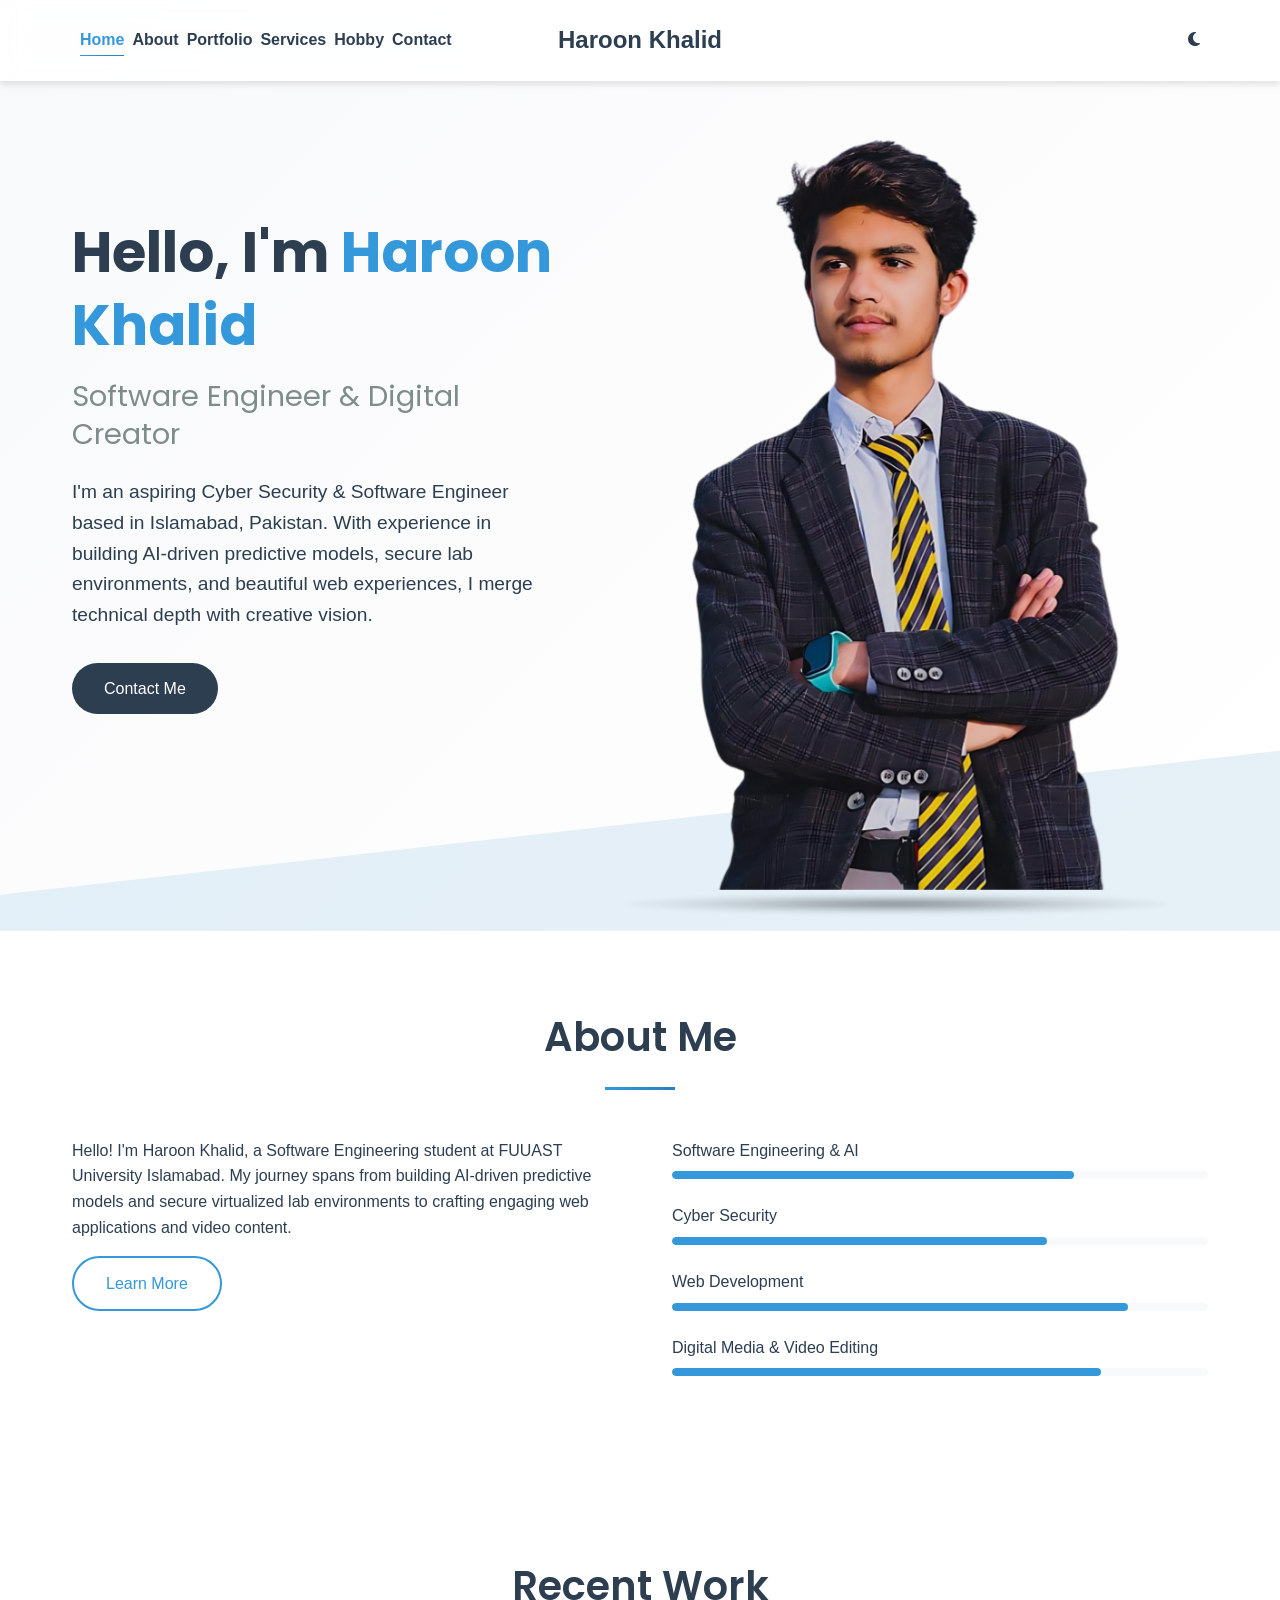
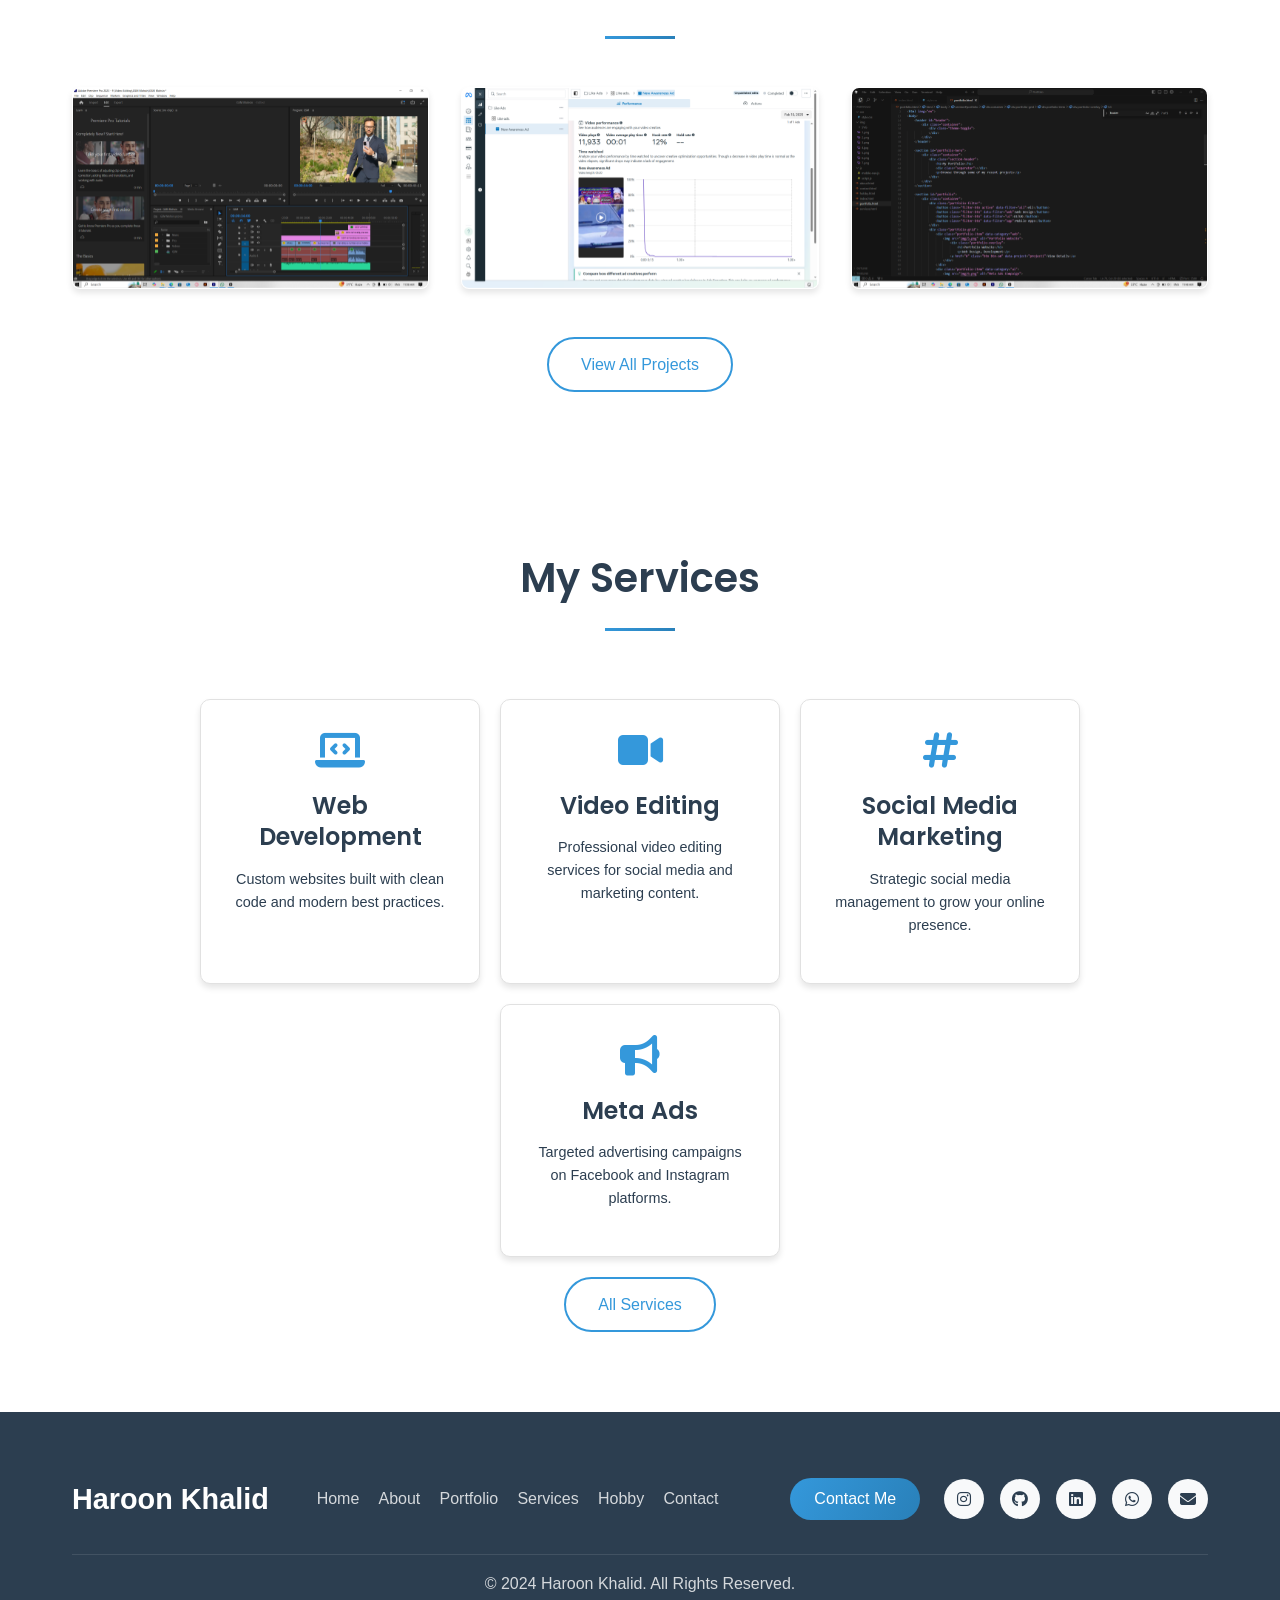
==== commit c020814e: "feat: unify portfolio identity and upgrade CSS" ====
--- a/index.html
+++ b/index.html
@@ -3,8 +3,8 @@
 <head>
     <meta charset="UTF-8">
     <meta name="viewport" content="width=device-width, initial-scale=1.0">
-    <meta name="description" content="Haroon Khalid - Professional Web Developer, Video Editor & Digital Marketer based in Islamabad, Pakistan. Creating beautiful and functional websites.">
-    <meta name="keywords" content="web developer, video editor, digital marketer, Islamabad, Pakistan, frontend development, responsive design">
+    <meta name="description" content="Haroon Khalid - Software Engineer, Cyber Security Enthusiast, and Digital Creator based in Islamabad, Pakistan. Building AI models and beautiful web experiences.">
+    <meta name="keywords" content="software engineer, cyber security, AI, web developer, video editor, Islamabad, Pakistan, frontend development, responsive design">
     <meta name="author" content="Haroon Khalid">
     <meta name="theme-color" content="#3498db">
     
@@ -63,9 +63,9 @@
             <div class="container">
                 <div class="hero-grid">
                     <div class="hero-text">
-                        <h1>Hello, Myself <span class="highlight">Haroon Khalid</span></h1>
-                        <h2>Video Editor, Digital Marketer & Web Developer</h2>
-                        <p>I'm a passionate Web Developer, Video Editor, and Digital Marketer based in Islamabad, Pakistan, currently pursuing a Bachelor's degree in Software Engineering from FUUAST Islamabad.</p>
+                        <h1>Hello, I'm <span class="highlight">Haroon Khalid</span></h1>
+                        <h2>Software Engineer & Digital Creator</h2>
+                        <p>I'm an aspiring Cyber Security & Software Engineer based in Islamabad, Pakistan. With experience in building AI-driven predictive models, secure lab environments, and beautiful web experiences, I merge technical depth with creative vision.</p>
                         <div class="cta-buttons">
                             <a href="contact.html" class="btn btn-secondary">Contact Me</a>
                         </div>
@@ -87,24 +87,30 @@
                 </div>
                 <div class="about-preview-content">
                     <div class="about-preview-text">
-                        <p>Hello! I'm Haroon Khalid, a Software Engineering student at FUUAST University Islamabad. I'm a passionate web developer, video editor, and social media marketer based in Islamabad, Pakistan.</p>
+                        <p>Hello! I'm Haroon Khalid, a Software Engineering student at FUUAST University Islamabad. My journey spans from building AI-driven predictive models and secure virtualized lab environments to crafting engaging web applications and video content.</p>
                         <a href="about.html" class="btn btn-outline">Learn More</a>
                     </div>
                     <div class="skills-preview">
                         <div class="skill">
+                            <div class="skill-name">Software Engineering & AI</div>
+                            <div class="skill-bar">
+                                <div class="skill-level" style="width: 75%"></div>
+                            </div>
+                        </div>
+                        <div class="skill">
+                            <div class="skill-name">Cyber Security</div>
+                            <div class="skill-bar">
+                                <div class="skill-level" style="width: 70%"></div>
+                            </div>
+                        </div>
+                        <div class="skill">
                             <div class="skill-name">Web Development</div>
                             <div class="skill-bar">
-                                <div class="skill-level" style="width: 70%"></div>
-                            </div>
-                        </div>
-                        <div class="skill">
-                            <div class="skill-name">Video Editing</div>
-                            <div class="skill-bar">
-                                <div class="skill-level" style="width: 60%"></div>
-                            </div>
-                        </div>
-                        <div class="skill">
-                            <div class="skill-name">Social Media Marketing</div>
+                                <div class="skill-level" style="width: 85%"></div>
+                            </div>
+                        </div>
+                        <div class="skill">
+                            <div class="skill-name">Digital Media & Video Editing</div>
                             <div class="skill-bar">
                                 <div class="skill-level" style="width: 80%"></div>
                             </div>
@@ -122,26 +128,26 @@
                 </div>
                 <div class="portfolio-grid">
                     <div class="portfolio-item">
+                        <img src="img/6.png" alt="AI & Cyber Security Projects">
+                        <div class="portfolio-overlay">
+                            <h3>AI & Cyber Security</h3>
+                            <p>Predictive Models & Secure Labs</p>
+                            <a href="portfolio.html" class="btn btn-sm">View Details</a>
+                        </div>
+                    </div>
+                    <div class="portfolio-item">
                         <img src="img/5.png" alt="Portfolio Website">
                         <div class="portfolio-overlay">
-                            <h3>Portfolio Website</h3>
-                            <p>Web Design, Development</p>
+                            <h3>Web Development</h3>
+                            <p>Modern Web Apps & Interfaces</p>
                             <a href="portfolio.html" class="btn btn-sm">View Details</a>
                         </div>
                     </div>
                     <div class="portfolio-item">
-                        <img src="img/6.png" alt="Meta Ads Compaign">
+                        <img src="img/7.png" alt="Digital Media">
                         <div class="portfolio-overlay">
-                            <h3>Meta Ads Compaign</h3>
-                            <p>Performance Over View</p>
-                            <a href="portfolio.html" class="btn btn-sm">View Details</a>
-                        </div>
-                    </div>
-                    <div class="portfolio-item">
-                        <img src="img/7.png" alt="Video Editing">
-                        <div class="portfolio-overlay">
-                            <h3>Video Editing</h3>
-                            <p>Editing for a client</p>
+                            <h3>Digital Media & Ads</h3>
+                            <p>Video Editing & Meta Ads</p>
                             <a href="portfolio.html" class="btn btn-sm">View Details</a>
                         </div>
                     </div>
@@ -206,9 +212,9 @@
                 </ul>
                 <a href="contact.html" class="btn btn-primary footer-contact-btn">Contact Me</a>
                 <div class="social-links">
-                    <a href="https://www.instagram.com/92haroon_khalid/" class="social-link" target="_blank" rel="noopener" aria-label="Instagram"><i class="fab fa-instagram"></i></a>
-                    <a href="https://github.com/92haroonkhalid" class="social-link" target="_blank" rel="noopener" aria-label="GitHub"><i class="fab fa-github"></i></a>
-                    <a href="https://www.linkedin.com/in/haroon-khalid-a0166a275" class="social-link" target="_blank" rel="noopener" aria-label="LinkedIn"><i class="fab fa-linkedin"></i></a>
+                    <a href="https://www.instagram.com/haroons_graphy" class="social-link" target="_blank" rel="noopener" aria-label="Instagram"><i class="fab fa-instagram"></i></a>
+                    <a href="https://github.com/HaronKhalid" class="social-link" target="_blank" rel="noopener" aria-label="GitHub"><i class="fab fa-github"></i></a>
+                    <a href="https://www.linkedin.com/in/92haroonkhalid/" class="social-link" target="_blank" rel="noopener" aria-label="LinkedIn"><i class="fab fa-linkedin"></i></a>
                     <a href="https://api.whatsapp.com/send?phone=923455052261" class="social-link" target="_blank" rel="noopener" aria-label="WhatsApp"><i class="fab fa-whatsapp"></i></a>
                     <a href="mailto:muhammadharoonkhalid786@gmail.com" class="social-link" aria-label="Email"><i class="fas fa-envelope"></i></a>
                 </div>
--- a/css/style.css
+++ b/css/style.css
@@ -306,19 +306,19 @@
 
 /* Dark Mode Optimization */
 body.dark-mode {
-  --primary-color: #60a5fa;
-  --primary-dark: #3b82f6;
-  --primary-light: #93c5fd;
-  --secondary-color: #1e293b;
+  --primary-color: #3b82f6;
+  --primary-dark: #2563eb;
+  --primary-light: #60a5fa;
+  --secondary-color: #0f172a;
   --text-color: #f8fafc;
-  --text-light: #cbd5e1;
-  --text-lighter: #94a3b8;
-  --background: #0f172a;
-  --background-alt: #1e293b;
-  --background-gradient: linear-gradient(135deg, var(--background-alt) 0%, var(--background) 100%);
-  --border-color: #334155;
+  --text-light: #94a3b8;
+  --text-lighter: #64748b;
+  --background: #020617;
+  --background-alt: #0f172a;
+  --background-gradient: linear-gradient(135deg, #0f172a 0%, #020617 100%);
+  --border-color: rgba(255, 255, 255, 0.05);
   --box-shadow: 0 4px 6px rgba(0, 0, 0, 0.3);
-  --box-shadow-hover: 0 8px 15px rgba(0, 0, 0, 0.4);
+  --box-shadow-hover: 0 8px 30px rgba(0, 0, 0, 0.5);
 }
 
 /* Responsive Optimizations */
@@ -601,9 +601,17 @@
   left: 0;
   width: 100%;
   z-index: 1000;
-  background: var(--background);
+  background: rgba(255, 255, 255, 0.85);
+  backdrop-filter: blur(12px);
+  -webkit-backdrop-filter: blur(12px);
+  border-bottom: 1px solid rgba(255, 255, 255, 0.1);
   box-shadow: var(--box-shadow);
   transition: var(--transition);
+}
+
+body.dark-mode #header {
+  background: rgba(2, 6, 23, 0.85);
+  border-bottom: 1px solid rgba(255, 255, 255, 0.05);
 }
 
 #header .container {
@@ -1040,10 +1048,16 @@
   box-shadow: var(--box-shadow);
   opacity: 1;
   transform: scale(1);
-  transition: opacity 0.3s, transform 0.3s;
+  transition: all 0.4s cubic-bezier(0.175, 0.885, 0.32, 1.275);
   pointer-events: auto;
-  background: var(--background);
-  border: 1px solid var(--border-color);
+  background: rgba(255, 255, 255, 0.05);
+  backdrop-filter: blur(10px);
+  border: 1px solid rgba(255, 255, 255, 0.1);
+}
+
+.portfolio-item:hover {
+  transform: translateY(-10px) scale(1.02);
+  box-shadow: var(--box-shadow-hover);
 }
 
 .portfolio-item.hidden {
@@ -1109,13 +1123,14 @@
 }
 
 .service-card {
-  background-color: var(--background);
+  background: rgba(255, 255, 255, 0.03);
+  backdrop-filter: blur(10px);
   border-radius: var(--border-radius);
   padding: 2rem;
   text-align: center;
   box-shadow: var(--box-shadow);
-  transition: var(--transition);
-  border: 1px solid var(--border-color);
+  transition: all 0.4s cubic-bezier(0.175, 0.885, 0.32, 1.275);
+  border: 1px solid rgba(255, 255, 255, 0.1);
 }
 
 .service-card:hover {
--- a/css/style.css
+++ b/css/style.css
@@ -306,19 +306,19 @@
 
 /* Dark Mode Optimization */
 body.dark-mode {
-  --primary-color: #60a5fa;
-  --primary-dark: #3b82f6;
-  --primary-light: #93c5fd;
-  --secondary-color: #1e293b;
+  --primary-color: #3b82f6;
+  --primary-dark: #2563eb;
+  --primary-light: #60a5fa;
+  --secondary-color: #0f172a;
   --text-color: #f8fafc;
-  --text-light: #cbd5e1;
-  --text-lighter: #94a3b8;
-  --background: #0f172a;
-  --background-alt: #1e293b;
-  --background-gradient: linear-gradient(135deg, var(--background-alt) 0%, var(--background) 100%);
-  --border-color: #334155;
+  --text-light: #94a3b8;
+  --text-lighter: #64748b;
+  --background: #020617;
+  --background-alt: #0f172a;
+  --background-gradient: linear-gradient(135deg, #0f172a 0%, #020617 100%);
+  --border-color: rgba(255, 255, 255, 0.05);
   --box-shadow: 0 4px 6px rgba(0, 0, 0, 0.3);
-  --box-shadow-hover: 0 8px 15px rgba(0, 0, 0, 0.4);
+  --box-shadow-hover: 0 8px 30px rgba(0, 0, 0, 0.5);
 }
 
 /* Responsive Optimizations */
@@ -601,9 +601,17 @@
   left: 0;
   width: 100%;
   z-index: 1000;
-  background: var(--background);
+  background: rgba(255, 255, 255, 0.85);
+  backdrop-filter: blur(12px);
+  -webkit-backdrop-filter: blur(12px);
+  border-bottom: 1px solid rgba(255, 255, 255, 0.1);
   box-shadow: var(--box-shadow);
   transition: var(--transition);
+}
+
+body.dark-mode #header {
+  background: rgba(2, 6, 23, 0.85);
+  border-bottom: 1px solid rgba(255, 255, 255, 0.05);
 }
 
 #header .container {
@@ -1040,10 +1048,16 @@
   box-shadow: var(--box-shadow);
   opacity: 1;
   transform: scale(1);
-  transition: opacity 0.3s, transform 0.3s;
+  transition: all 0.4s cubic-bezier(0.175, 0.885, 0.32, 1.275);
   pointer-events: auto;
-  background: var(--background);
-  border: 1px solid var(--border-color);
+  background: rgba(255, 255, 255, 0.05);
+  backdrop-filter: blur(10px);
+  border: 1px solid rgba(255, 255, 255, 0.1);
+}
+
+.portfolio-item:hover {
+  transform: translateY(-10px) scale(1.02);
+  box-shadow: var(--box-shadow-hover);
 }
 
 .portfolio-item.hidden {
@@ -1109,13 +1123,14 @@
 }
 
 .service-card {
-  background-color: var(--background);
+  background: rgba(255, 255, 255, 0.03);
+  backdrop-filter: blur(10px);
   border-radius: var(--border-radius);
   padding: 2rem;
   text-align: center;
   box-shadow: var(--box-shadow);
-  transition: var(--transition);
-  border: 1px solid var(--border-color);
+  transition: all 0.4s cubic-bezier(0.175, 0.885, 0.32, 1.275);
+  border: 1px solid rgba(255, 255, 255, 0.1);
 }
 
 .service-card:hover {
